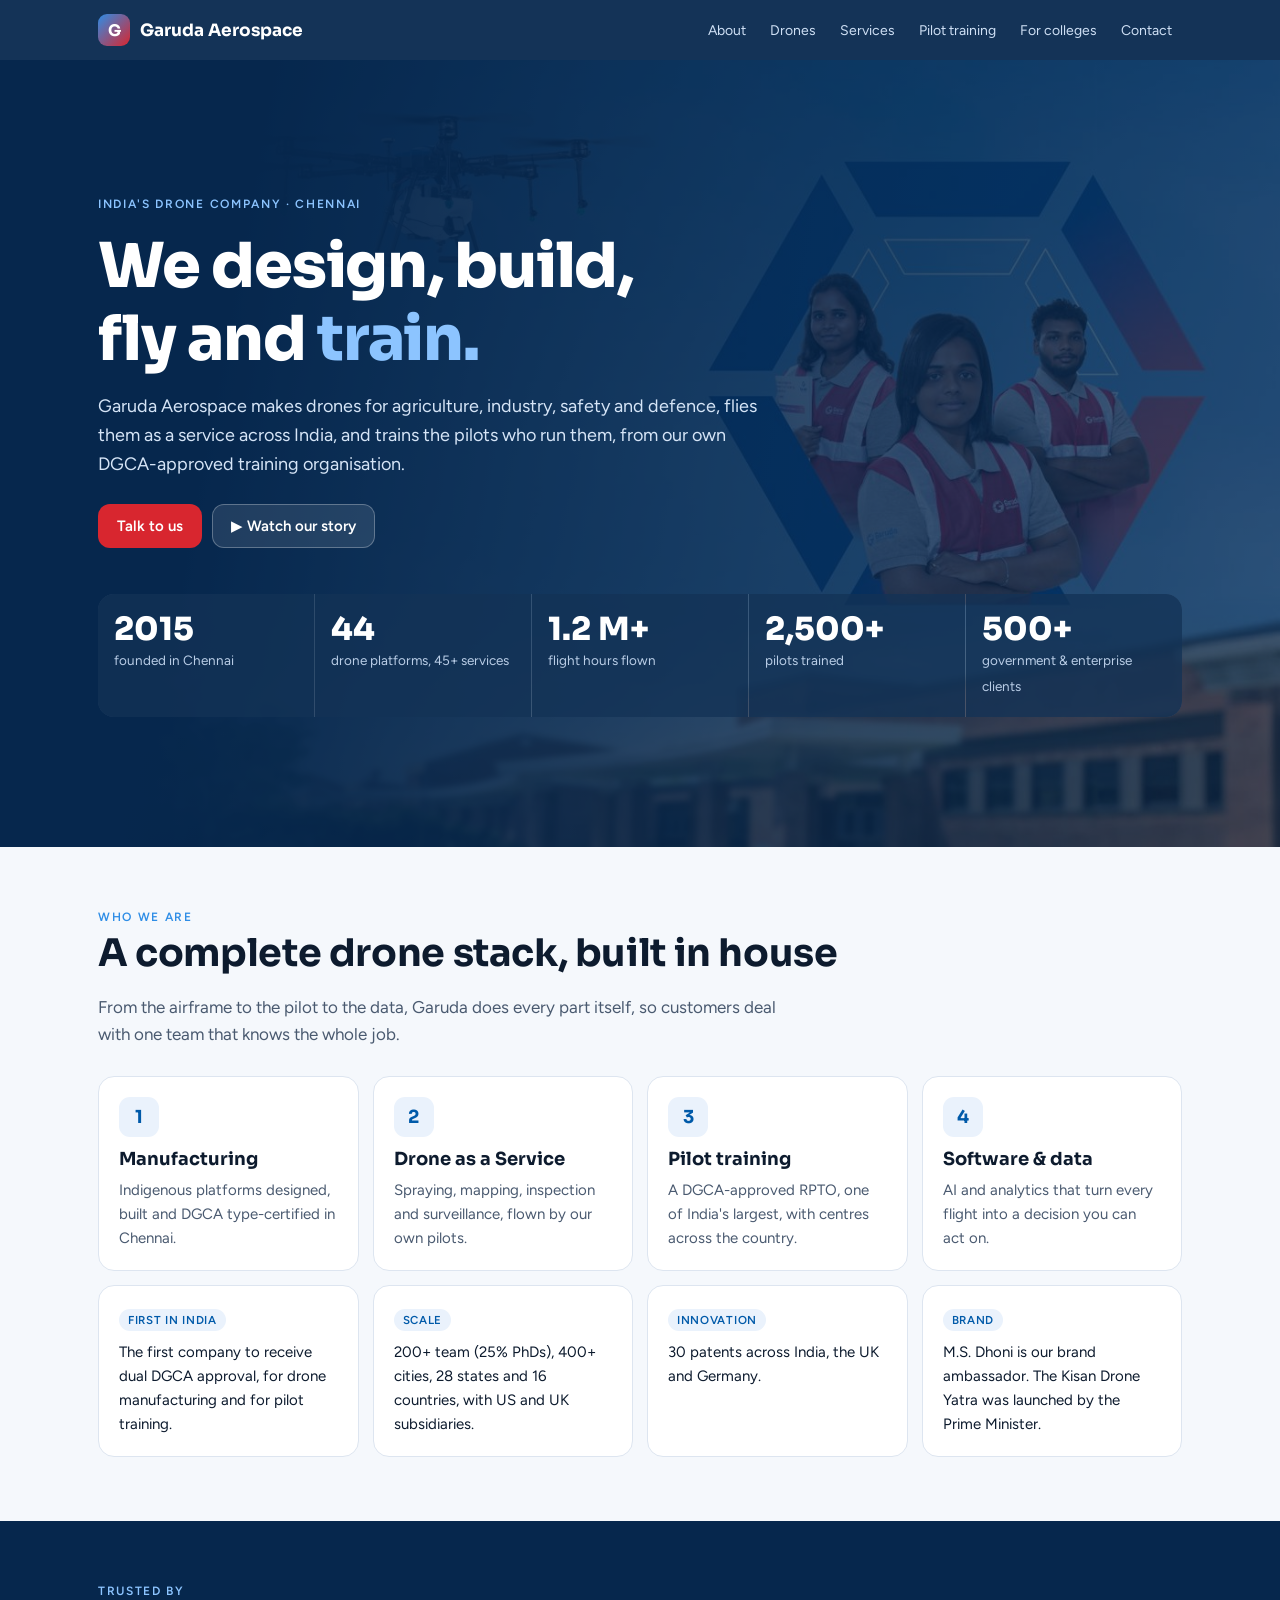
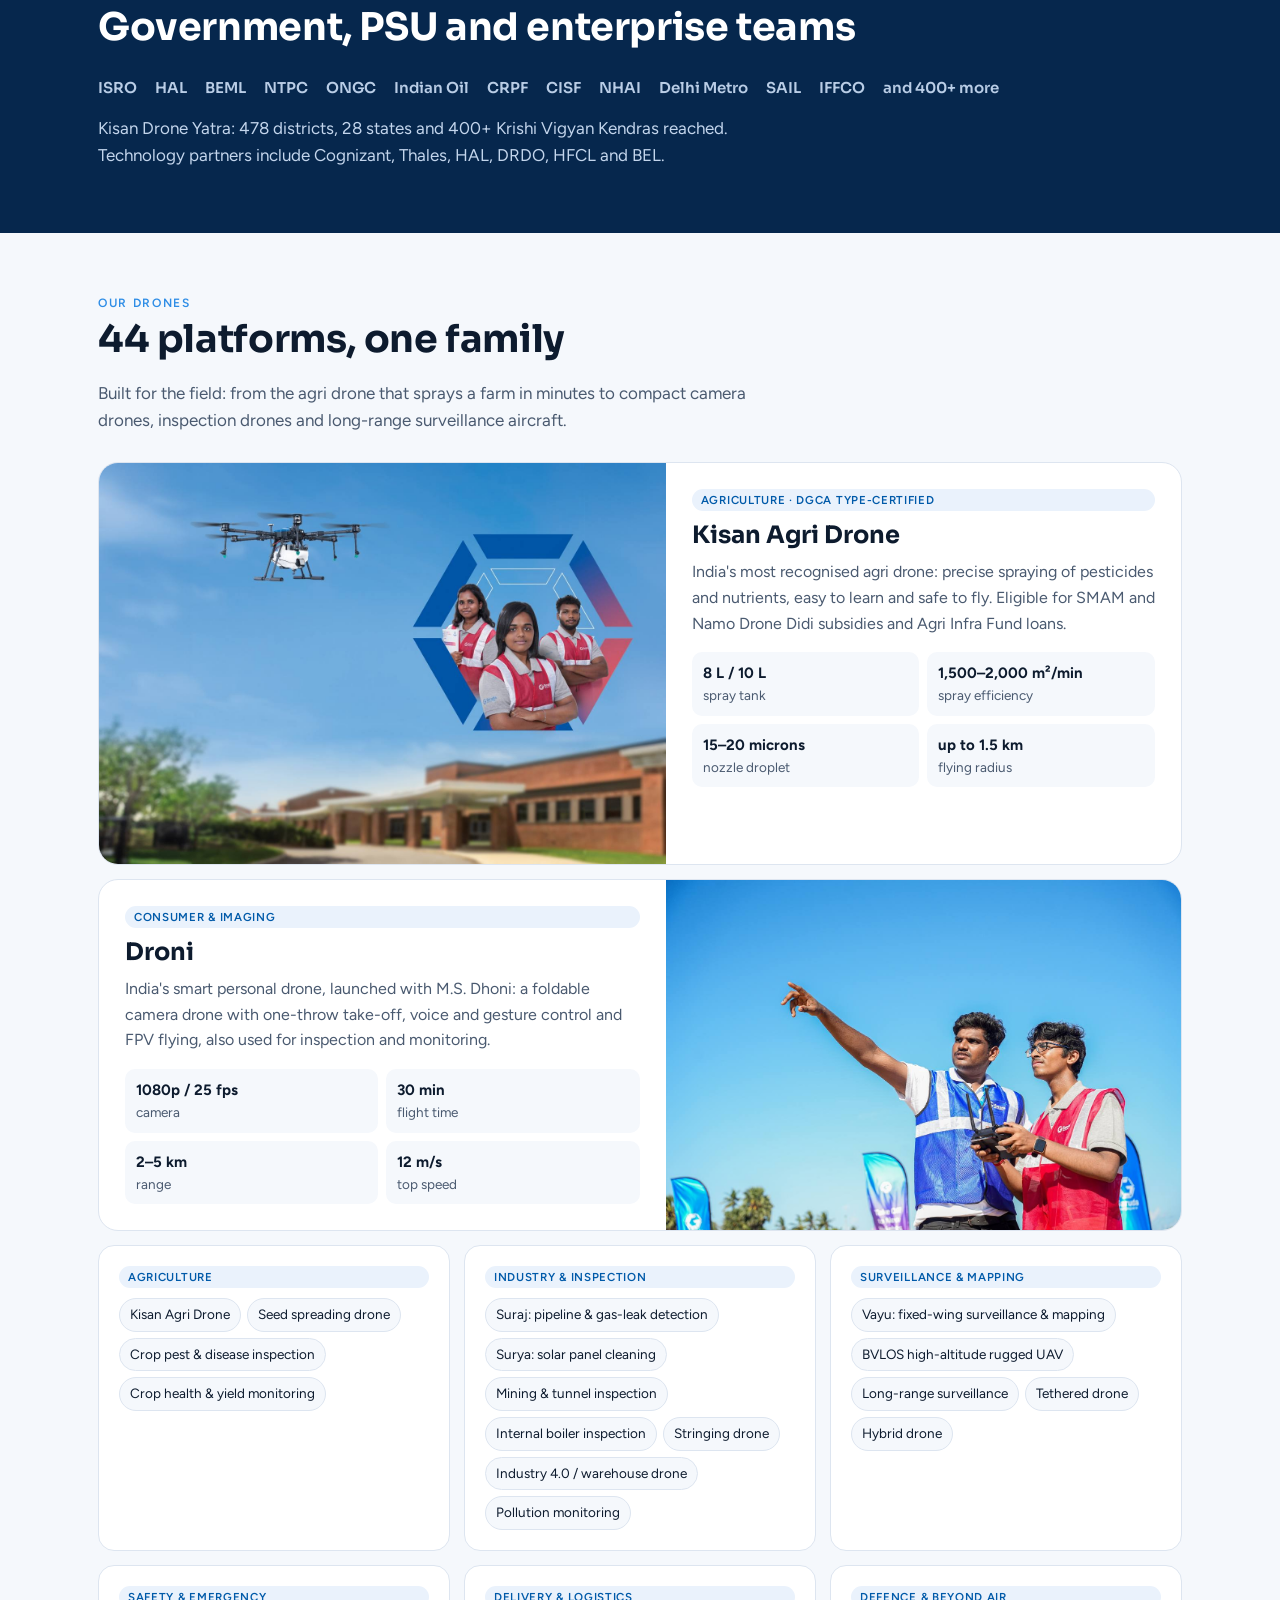
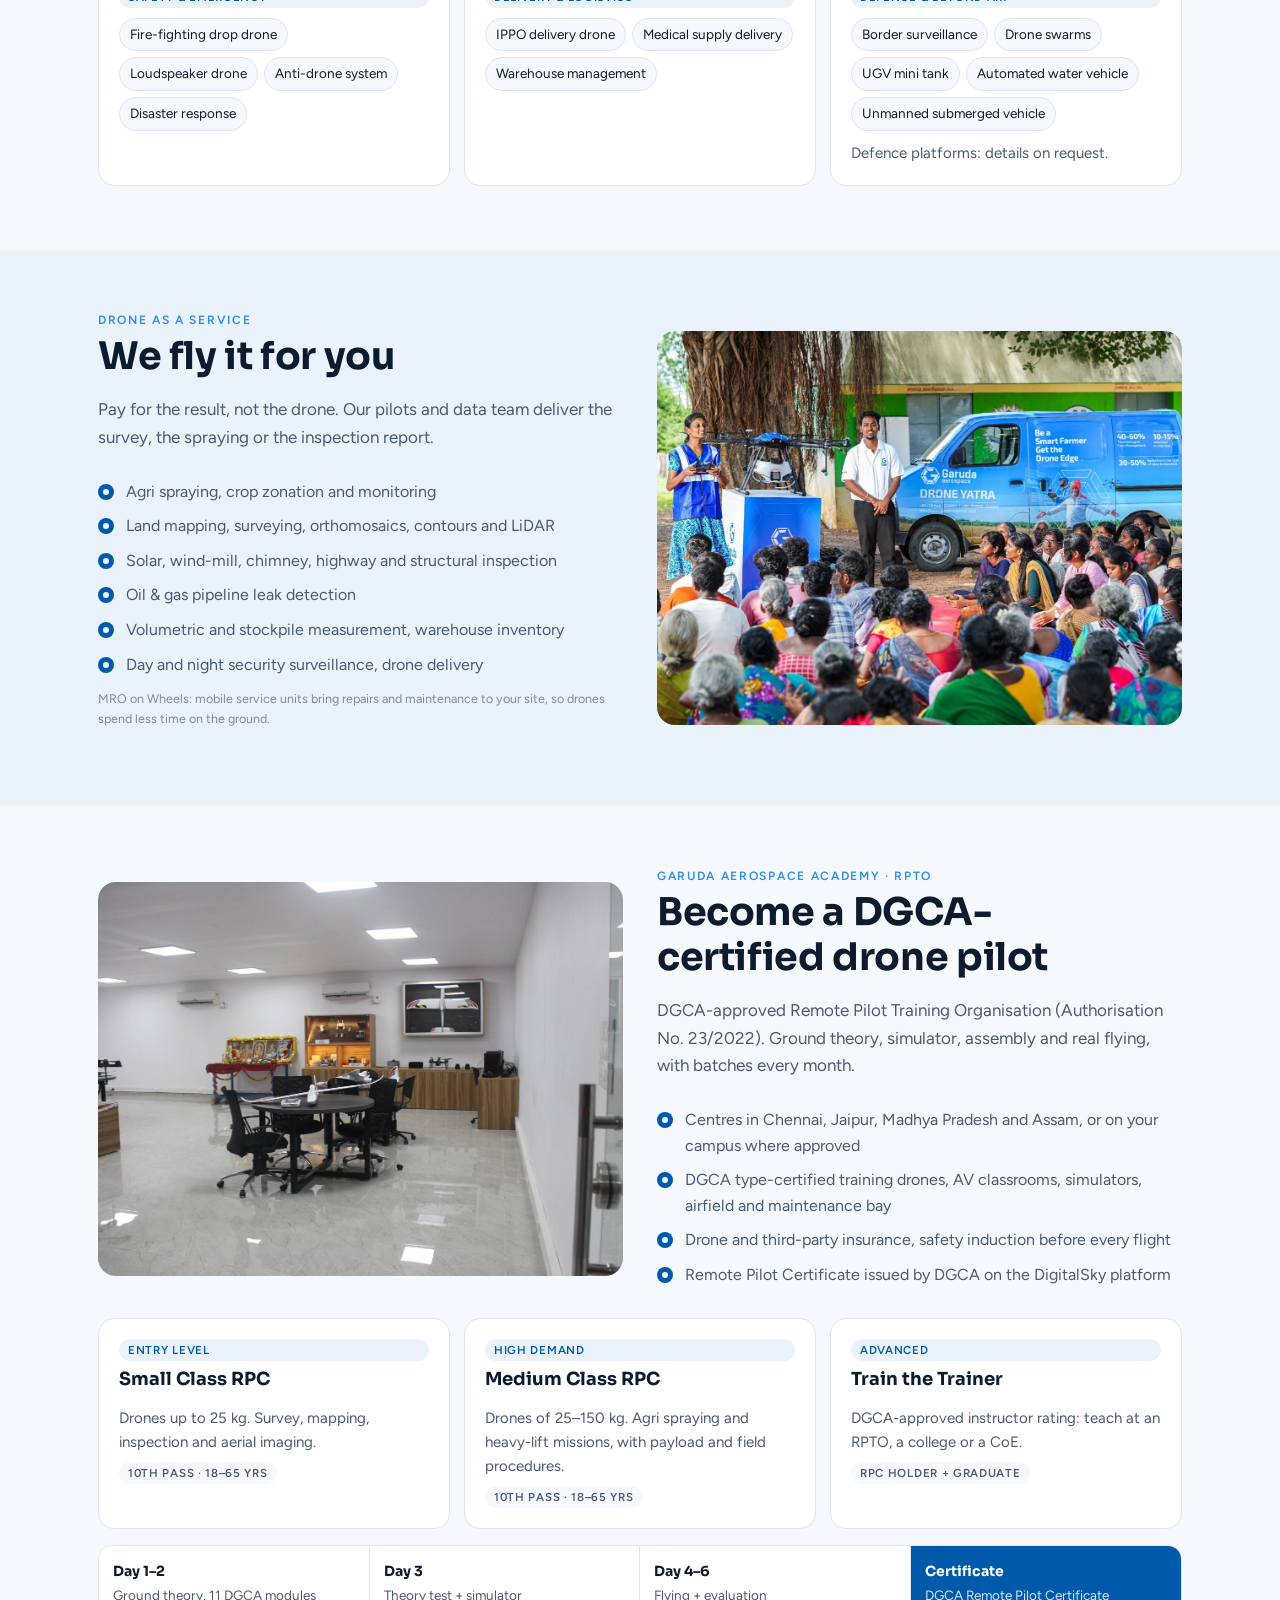
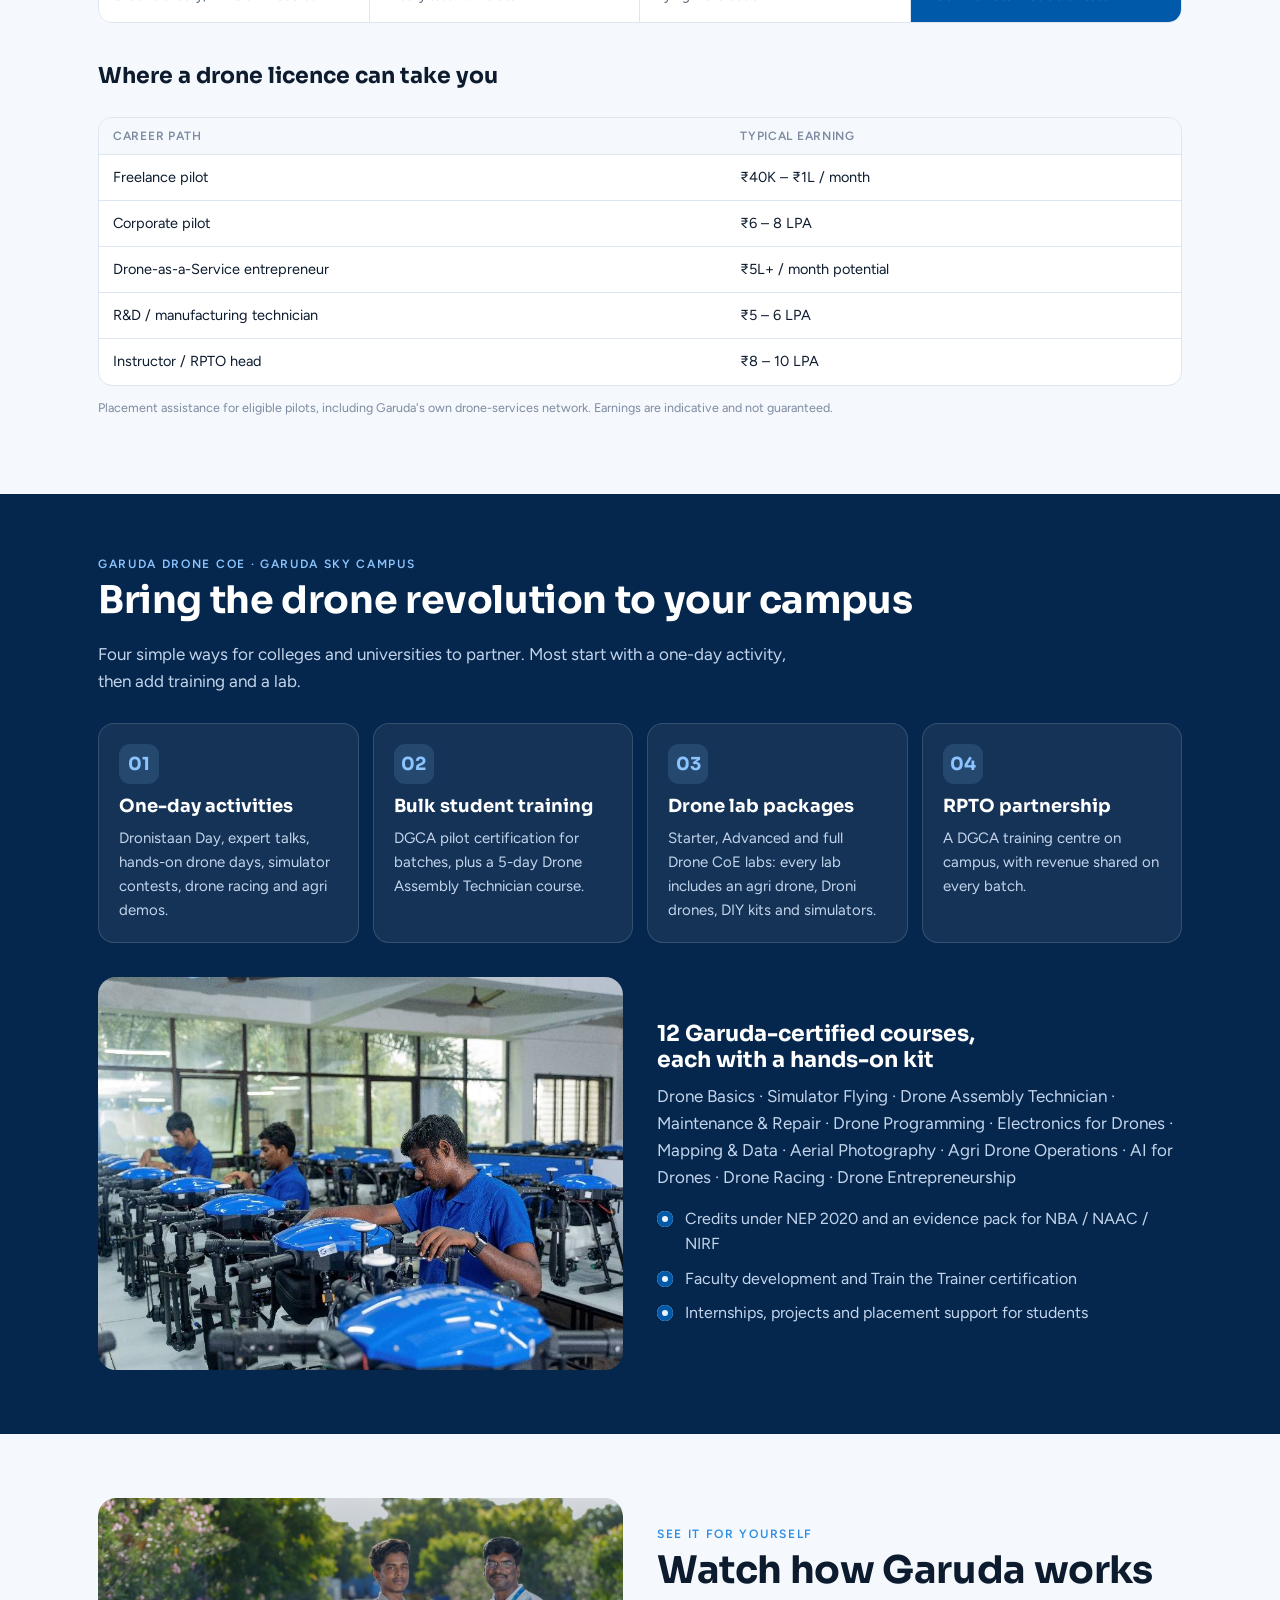
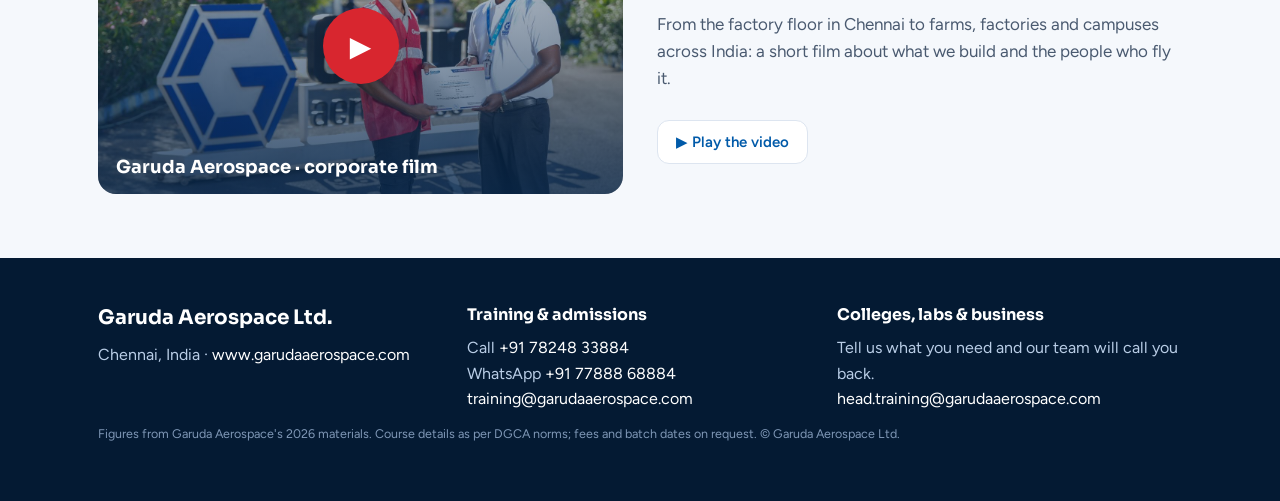
==== app/garuda.html @ 7c0f6aa6 "QR lead capture: campaign QR codes, public enquiry form, live QR leads; Garuda presentation page (v6" ====
<!doctype html>
<html lang="en">
<head>
<meta charset="utf-8">
<meta name="viewport" content="width=device-width,initial-scale=1,viewport-fit=cover">
<title>Garuda Aerospace · Drones, Training & Services</title>
<meta name="description" content="Garuda Aerospace: India's drone company. We design, build, fly and train: Kisan agri drones, Droni, industrial and surveillance drones, drone services, DGCA RPTO pilot training and college Drone CoE partnerships.">
<meta name="theme-color" content="#06274d">
<meta property="og:title" content="Garuda Aerospace · Drones, Training & Services">
<meta property="og:description" content="We design, build, fly and train. 44 drone platforms, 2,500+ pilots trained, 500+ government and enterprise clients.">
<meta property="og:image" content="img/ga/agri.jpg">
<link rel="icon" href="icon.svg" type="image/svg+xml">
<link rel="preconnect" href="https://fonts.googleapis.com">
<link rel="stylesheet" href="https://fonts.googleapis.com/css2?family=Sora:wght@500;600;700;800&family=Figtree:wght@400;500;600;700&display=swap">
<style>
  :root{
    --navy:#06274d; --blue:#005aa9; --sky:#2e8de6; --red:#d8262f; --ink:#0d1b2e; --ink2:#4a5a70; --ink3:#7d8aa0;
    --paper:#f5f8fc; --card:#ffffff; --hair:#dde5f0; --tint:#eaf2fc;
    --f-d:'Sora',ui-sans-serif,system-ui,sans-serif; --f-t:'Figtree',ui-sans-serif,system-ui,sans-serif;
    color-scheme:light;
  }
  *{box-sizing:border-box}
  html{scroll-behavior:smooth}
  body{margin:0;background:var(--paper);color:var(--ink);font:16px/1.6 var(--f-t)}
  img{max-width:100%;display:block}
  a{color:var(--blue)}
  .wrap{max-width:1120px;margin:0 auto;padding-left:max(18px,env(safe-area-inset-left,0px));padding-right:max(18px,env(safe-area-inset-right,0px))}
  h1,h2,h3{font-family:var(--f-d);line-height:1.18;text-wrap:balance;margin:0}
  h2{font-size:clamp(26px,3.4vw,38px);letter-spacing:-.01em}
  h3{font-size:18px}
  .eyebrow{font:600 12px/1 var(--f-t);letter-spacing:.14em;text-transform:uppercase;color:var(--sky)}
  .lede{color:var(--ink2);max-width:64ch;margin:10px 0 0;font-size:17px}
  section{padding-block:64px}
  .sec-head{display:flex;flex-direction:column;gap:8px;margin-bottom:28px}

  /* nav */
  .nav{position:sticky;top:env(safe-area-inset-top,0px);z-index:20;background:rgba(6,39,77,.94);backdrop-filter:blur(10px)}
  body::before{content:"";position:fixed;inset:0 0 auto;height:env(safe-area-inset-top,0px);background:var(--navy);z-index:30}
  .nav .wrap{display:flex;align-items:center;gap:18px;height:60px}
  .logo{display:flex;align-items:center;gap:10px;color:#fff;text-decoration:none;font:700 17px var(--f-d)}
  .logo i{width:32px;height:32px;border-radius:9px;background:linear-gradient(135deg,var(--sky),var(--red));display:grid;place-items:center;font-style:normal;font-size:16px}
  .nav ul{display:flex;gap:4px;list-style:none;margin:0 0 0 auto;padding:0;overflow-x:auto;scrollbar-width:none}
  .nav ul a{color:#cfe0f5;text-decoration:none;font-size:14px;padding:8px 10px;border-radius:8px;white-space:nowrap}
  .nav ul a:hover{background:rgba(255,255,255,.1);color:#fff}
  @media (max-width:760px){.nav ul{display:none}}

  /* hero */
  .hero{position:relative;color:#fff;background:var(--navy);overflow:hidden;padding-block:0}
  .hero .bg{position:absolute;inset:0;background:url(img/ga/agri.jpg) center/cover;opacity:.38}
  .hero .bg::after{content:"";position:absolute;inset:0;background:linear-gradient(100deg,var(--navy) 18%,rgba(6,39,77,.55) 60%,rgba(6,39,77,.2))}
  .hero .wrap{position:relative;padding-block:clamp(70px,11vw,130px)}
  .hero h1{font-size:clamp(34px,5.6vw,62px);font-weight:800;letter-spacing:-.02em;max-width:15ch}
  .hero h1 em{font-style:normal;color:#8cc4ff}
  .hero p{max-width:56ch;color:#d6e5f7;font-size:18px;margin:16px 0 0}
  .cta{display:flex;flex-wrap:wrap;gap:10px;margin-top:26px}
  .btn{display:inline-flex;align-items:center;gap:8px;padding:12px 18px;border-radius:12px;font:600 15px var(--f-t);text-decoration:none;border:1px solid transparent;cursor:pointer}
  .btn.p{background:var(--red);color:#fff}
  .btn.p:hover{background:#b91d25}
  .btn.g{background:rgba(255,255,255,.1);color:#fff;border-color:rgba(255,255,255,.28)}
  .btn.o{background:var(--card);color:var(--blue);border-color:var(--hair)}
  .stats{display:grid;grid-template-columns:repeat(5,1fr);gap:1px;background:rgba(255,255,255,.14);border-radius:16px;overflow:hidden;margin-top:46px}
  .stats div{background:rgba(6,39,77,.72);padding:18px 16px}
  .stats b{display:block;font:800 clamp(22px,3vw,32px)/1.1 var(--f-d)}
  .stats span{color:#b9cde6;font-size:13.5px}
  @media (max-width:760px){.stats{grid-template-columns:repeat(2,1fr)}.stats div:last-child{grid-column:span 2}}

  /* cards */
  .grid{display:grid;gap:14px}
  .g4{grid-template-columns:repeat(4,1fr)} .g3{grid-template-columns:repeat(3,1fr)} .g2{grid-template-columns:repeat(2,1fr)}
  @media (max-width:900px){.g4{grid-template-columns:repeat(2,1fr)}.g3{grid-template-columns:1fr 1fr}}
  @media (max-width:560px){.g4,.g3,.g2{grid-template-columns:1fr}}
  .card{background:var(--card);border:1px solid var(--hair);border-radius:16px;padding:20px;min-width:0}
  .card p{margin:8px 0 0;color:var(--ink2);font-size:15px}
  .card .ic{width:40px;height:40px;border-radius:11px;background:var(--tint);color:var(--blue);display:grid;place-items:center;margin-bottom:12px;font:700 18px var(--f-d)}
  .tag{display:inline-block;font:600 11.5px var(--f-t);letter-spacing:.06em;text-transform:uppercase;color:var(--blue);background:var(--tint);padding:4px 9px;border-radius:999px}

  /* drones */
  .feature{display:grid;grid-template-columns:1.1fr 1fr;gap:0;background:var(--card);border:1px solid var(--hair);border-radius:20px;overflow:hidden;margin-bottom:14px}
  .feature img{width:100%;height:100%;object-fit:cover;min-height:260px}
  .feature .txt{padding:26px;display:flex;flex-direction:column;gap:10px}
  .specs{display:grid;grid-template-columns:repeat(2,1fr);gap:8px;margin:6px 0 0;padding:0;list-style:none}
  .specs li{background:var(--paper);border-radius:10px;padding:9px 11px;font-size:13.5px;color:var(--ink2)}
  .specs b{display:block;color:var(--ink);font-size:15px}
  @media (max-width:760px){.feature{grid-template-columns:1fr}}
  .fam{display:flex;flex-direction:column;gap:10px}
  .fam ul{margin:0;padding:0;list-style:none;display:flex;flex-wrap:wrap;gap:6px}
  .fam li{font-size:13.5px;border:1px solid var(--hair);border-radius:999px;padding:5px 10px;background:var(--paper)}

  /* split */
  .split{display:grid;grid-template-columns:1fr 1fr;gap:34px;align-items:center}
  .split img{border-radius:18px;width:100%;aspect-ratio:4/3;object-fit:cover}
  @media (max-width:860px){.split{grid-template-columns:1fr}}
  .ticks{list-style:none;padding:0;margin:14px 0 0;display:flex;flex-direction:column;gap:9px}
  .ticks li{padding-left:28px;position:relative;color:var(--ink2)}
  .ticks li::before{content:"";position:absolute;left:0;top:5px;width:16px;height:16px;border-radius:50%;background:var(--tint);box-shadow:inset 0 0 0 5px var(--blue)}

  /* courses */
  .course{display:flex;flex-direction:column;gap:8px}
  .course .meta{display:flex;flex-wrap:wrap;gap:6px}
  .flow{display:grid;grid-template-columns:repeat(4,1fr);gap:0;margin-top:16px;border-radius:14px;overflow:hidden;border:1px solid var(--hair)}
  .flow div{background:var(--card);padding:14px;border-right:1px solid var(--hair)}
  .flow div:last-child{border-right:0;background:var(--blue);color:#fff}
  .flow b{display:block;font-family:var(--f-d);font-size:14px}
  .flow span{font-size:13.5px;color:var(--ink2)} .flow div:last-child span{color:#d6e5f7}
  @media (max-width:640px){.flow{grid-template-columns:1fr 1fr}.flow div:nth-child(2){border-right:0}}
  .table-wrap{overflow-x:auto;border:1px solid var(--hair);border-radius:14px;background:var(--card)}
  table{border-collapse:collapse;width:100%;min-width:560px;font-size:14.5px}
  th,td{padding:11px 14px;text-align:left;border-bottom:1px solid var(--hair)}
  th{font:600 12px var(--f-t);letter-spacing:.06em;text-transform:uppercase;color:var(--ink3);background:var(--paper)}
  tr:last-child td{border-bottom:0}

  .dark{background:var(--navy);color:#fff}
  .dark .lede,.dark .card p{color:#c3d5ec}
  .dark .card{background:rgba(255,255,255,.06);border-color:rgba(255,255,255,.14)}
  .dark .card .ic{background:rgba(140,196,255,.14);color:#8cc4ff}
  .logos{display:flex;flex-wrap:wrap;gap:8px 18px;color:#b9cde6;font:600 15px var(--f-d)}
  .video{position:relative;display:block;border-radius:18px;overflow:hidden;text-decoration:none;color:#fff}
  .video img{width:100%;aspect-ratio:16/9;object-fit:cover}
  .video::after{content:"";position:absolute;inset:0;background:linear-gradient(0deg,rgba(6,39,77,.8),rgba(6,39,77,.1))}
  .video .play{position:absolute;inset:0;display:grid;place-items:center;z-index:1}
  .video .play i{width:76px;height:76px;border-radius:50%;background:var(--red);display:grid;place-items:center;font-style:normal;font-size:28px;box-shadow:0 10px 30px rgba(0,0,0,.35)}
  .video .cap{position:absolute;left:18px;bottom:16px;z-index:1;font:700 18px var(--f-d)}

  footer{background:#041a33;color:#b9cde6;padding-block:44px}
  footer .grid{gap:24px}
  footer b{color:#fff;font-family:var(--f-d)}
  footer a{color:#fff;text-decoration:none}
  .fine{font-size:12.5px;color:var(--ink3);margin-top:12px}
  .dark .fine,footer .fine{color:#7f97b6}
</style>
</head>
<body>

<nav class="nav" aria-label="Sections"><div class="wrap">
  <a class="logo" href="#top"><i>G</i>Garuda Aerospace</a>
  <ul><li><a href="#about">About</a></li><li><a href="#drones">Drones</a></li><li><a href="#services">Services</a></li><li><a href="#academy">Pilot training</a></li><li><a href="#colleges">For colleges</a></li><li><a href="#contact">Contact</a></li></ul>
</div></nav>

<header class="hero" id="top"><div class="bg" role="img" aria-label="Garuda agri drone flying over a campus"></div><div class="wrap">
  <span class="eyebrow" style="color:#8cc4ff">India's drone company · Chennai</span>
  <h1 style="margin-top:14px">We design, build, fly and <em>train.</em></h1>
  <p>Garuda Aerospace makes drones for agriculture, industry, safety and defence, flies them as a service across India, and trains the pilots who run them, from our own DGCA-approved training organisation.</p>
  <div class="cta"><a class="btn p" href="#contact">Talk to us</a><a class="btn g" href="https://drive.google.com/file/d/16UC1vrs56BCYAKPo74FzrX3RLtHRWeWc/view" target="_blank" rel="noopener">▶ Watch our story</a></div>
  <div class="stats">
    <div><b>2015</b><span>founded in Chennai</span></div>
    <div><b>44</b><span>drone platforms, 45+ services</span></div>
    <div><b>1.2 M+</b><span>flight hours flown</span></div>
    <div><b>2,500+</b><span>pilots trained</span></div>
    <div><b>500+</b><span>government &amp; enterprise clients</span></div>
  </div>
</div></header>

<section id="about"><div class="wrap">
  <div class="sec-head"><span class="eyebrow">Who we are</span><h2>A complete drone stack, built in house</h2>
    <p class="lede">From the airframe to the pilot to the data, Garuda does every part itself, so customers deal with one team that knows the whole job.</p></div>
  <div class="grid g4">
    <div class="card"><div class="ic">1</div><h3>Manufacturing</h3><p>Indigenous platforms designed, built and DGCA type-certified in Chennai.</p></div>
    <div class="card"><div class="ic">2</div><h3>Drone as a Service</h3><p>Spraying, mapping, inspection and surveillance, flown by our own pilots.</p></div>
    <div class="card"><div class="ic">3</div><h3>Pilot training</h3><p>A DGCA-approved RPTO, one of India's largest, with centres across the country.</p></div>
    <div class="card"><div class="ic">4</div><h3>Software &amp; data</h3><p>AI and analytics that turn every flight into a decision you can act on.</p></div>
  </div>
  <div class="grid g4" style="margin-top:14px">
    <div class="card"><span class="tag">First in India</span><p style="color:var(--ink)">The first company to receive dual DGCA approval, for drone manufacturing and for pilot training.</p></div>
    <div class="card"><span class="tag">Scale</span><p style="color:var(--ink)">200+ team (25% PhDs), 400+ cities, 28 states and 16 countries, with US and UK subsidiaries.</p></div>
    <div class="card"><span class="tag">Innovation</span><p style="color:var(--ink)">30 patents across India, the UK and Germany.</p></div>
    <div class="card"><span class="tag">Brand</span><p style="color:var(--ink)">M.S. Dhoni is our brand ambassador. The Kisan Drone Yatra was launched by the Prime Minister.</p></div>
  </div>
</div></section>

<section class="dark"><div class="wrap">
  <div class="sec-head"><span class="eyebrow" style="color:#8cc4ff">Trusted by</span><h2>Government, PSU and enterprise teams</h2></div>
  <div class="logos"><span>ISRO</span><span>HAL</span><span>BEML</span><span>NTPC</span><span>ONGC</span><span>Indian Oil</span><span>CRPF</span><span>CISF</span><span>NHAI</span><span>Delhi Metro</span><span>SAIL</span><span>IFFCO</span><span>and 400+ more</span></div>
  <p class="lede" style="margin-top:18px">Kisan Drone Yatra: 478 districts, 28 states and 400+ Krishi Vigyan Kendras reached. Technology partners include Cognizant, Thales, HAL, DRDO, HFCL and BEL.</p>
</div></section>

<section id="drones"><div class="wrap">
  <div class="sec-head"><span class="eyebrow">Our drones</span><h2>44 platforms, one family</h2>
    <p class="lede">Built for the field: from the agri drone that sprays a farm in minutes to compact camera drones, inspection drones and long-range surveillance aircraft.</p></div>

  <article class="feature">
    <img src="img/ga/agri.jpg" alt="Garuda Kisan agri drone in flight" loading="lazy">
    <div class="txt"><span class="tag">Agriculture · DGCA type-certified</span><h3 style="font-size:24px">Kisan Agri Drone</h3>
      <p style="margin:0;color:var(--ink2)">India's most recognised agri drone: precise spraying of pesticides and nutrients, easy to learn and safe to fly. Eligible for SMAM and Namo Drone Didi subsidies and Agri Infra Fund loans.</p>
      <ul class="specs"><li><b>8 L / 10 L</b>spray tank</li><li><b>1,500–2,000 m²/min</b>spray efficiency</li><li><b>15–20 microns</b>nozzle droplet</li><li><b>up to 1.5 km</b>flying radius</li></ul></div>
  </article>
  <article class="feature">
    <div class="txt"><span class="tag">Consumer &amp; imaging</span><h3 style="font-size:24px">Droni</h3>
      <p style="margin:0;color:var(--ink2)">India's smart personal drone, launched with M.S. Dhoni: a foldable camera drone with one-throw take-off, voice and gesture control and FPV flying, also used for inspection and monitoring.</p>
      <ul class="specs"><li><b>1080p / 25 fps</b>camera</li><li><b>30 min</b>flight time</li><li><b>2–5 km</b>range</li><li><b>12 m/s</b>top speed</li></ul></div>
    <img src="img/ga/fly.jpg" alt="Garuda pilots flying a drone in the field" loading="lazy">
  </article>

  <div class="grid g3" style="margin-top:6px">
    <div class="card fam"><span class="tag">Agriculture</span><ul><li>Kisan Agri Drone</li><li>Seed spreading drone</li><li>Crop pest &amp; disease inspection</li><li>Crop health &amp; yield monitoring</li></ul></div>
    <div class="card fam"><span class="tag">Industry &amp; inspection</span><ul><li>Suraj: pipeline &amp; gas-leak detection</li><li>Surya: solar panel cleaning</li><li>Mining &amp; tunnel inspection</li><li>Internal boiler inspection</li><li>Stringing drone</li><li>Industry 4.0 / warehouse drone</li><li>Pollution monitoring</li></ul></div>
    <div class="card fam"><span class="tag">Surveillance &amp; mapping</span><ul><li>Vayu: fixed-wing surveillance &amp; mapping</li><li>BVLOS high-altitude rugged UAV</li><li>Long-range surveillance</li><li>Tethered drone</li><li>Hybrid drone</li></ul></div>
    <div class="card fam"><span class="tag">Safety &amp; emergency</span><ul><li>Fire-fighting drop drone</li><li>Loudspeaker drone</li><li>Anti-drone system</li><li>Disaster response</li></ul></div>
    <div class="card fam"><span class="tag">Delivery &amp; logistics</span><ul><li>IPPO delivery drone</li><li>Medical supply delivery</li><li>Warehouse management</li></ul></div>
    <div class="card fam"><span class="tag">Defence &amp; beyond air</span><ul><li>Border surveillance</li><li>Drone swarms</li><li>UGV mini tank</li><li>Automated water vehicle</li><li>Unmanned submerged vehicle</li></ul><p class="fine" style="margin:0">Defence platforms: details on request.</p></div>
  </div>
</div></section>

<section id="services" style="background:var(--tint)"><div class="wrap split">
  <div>
    <div class="sec-head"><span class="eyebrow">Drone as a Service</span><h2>We fly it for you</h2>
      <p class="lede">Pay for the result, not the drone. Our pilots and data team deliver the survey, the spraying or the inspection report.</p></div>
    <ul class="ticks">
      <li>Agri spraying, crop zonation and monitoring</li>
      <li>Land mapping, surveying, orthomosaics, contours and LiDAR</li>
      <li>Solar, wind-mill, chimney, highway and structural inspection</li>
      <li>Oil &amp; gas pipeline leak detection</li>
      <li>Volumetric and stockpile measurement, warehouse inventory</li>
      <li>Day and night security surveillance, drone delivery</li>
    </ul>
    <p class="fine">MRO on Wheels: mobile service units bring repairs and maintenance to your site, so drones spend less time on the ground.</p>
  </div>
  <img src="img/ga/yatra.jpg" alt="Garuda Kisan Drone Yatra meeting farmers in a village" loading="lazy">
</div></section>

<section id="academy"><div class="wrap">
  <div class="split" style="margin-bottom:30px">
    <img src="img/ga/class.jpg" alt="Garuda Aerospace Academy classroom" loading="lazy">
    <div>
      <div class="sec-head"><span class="eyebrow">Garuda Aerospace Academy · RPTO</span><h2>Become a DGCA-certified drone pilot</h2>
        <p class="lede">DGCA-approved Remote Pilot Training Organisation (Authorisation No. 23/2022). Ground theory, simulator, assembly and real flying, with batches every month.</p></div>
      <ul class="ticks"><li>Centres in Chennai, Jaipur, Madhya Pradesh and Assam, or on your campus where approved</li><li>DGCA type-certified training drones, AV classrooms, simulators, airfield and maintenance bay</li><li>Drone and third-party insurance, safety induction before every flight</li><li>Remote Pilot Certificate issued by DGCA on the DigitalSky platform</li></ul>
    </div>
  </div>
  <div class="grid g3">
    <div class="card course"><span class="tag">Entry level</span><h3>Small Class RPC</h3><p>Drones up to 25 kg. Survey, mapping, inspection and aerial imaging.</p><div class="meta"><span class="tag" style="background:var(--paper);color:var(--ink2)">10th pass · 18–65 yrs</span></div></div>
    <div class="card course"><span class="tag">High demand</span><h3>Medium Class RPC</h3><p>Drones of 25–150 kg. Agri spraying and heavy-lift missions, with payload and field procedures.</p><div class="meta"><span class="tag" style="background:var(--paper);color:var(--ink2)">10th pass · 18–65 yrs</span></div></div>
    <div class="card course"><span class="tag">Advanced</span><h3>Train the Trainer</h3><p>DGCA-approved instructor rating: teach at an RPTO, a college or a CoE.</p><div class="meta"><span class="tag" style="background:var(--paper);color:var(--ink2)">RPC holder + graduate</span></div></div>
  </div>
  <div class="flow" aria-label="How the 6-day course runs"><div><b>Day 1–2</b><span>Ground theory, 11 DGCA modules</span></div><div><b>Day 3</b><span>Theory test + simulator</span></div><div><b>Day 4–6</b><span>Flying + evaluation</span></div><div><b>Certificate</b><span>DGCA Remote Pilot Certificate</span></div></div>
  <div class="sec-head" style="margin-top:40px"><h3 style="font-size:22px">Where a drone licence can take you</h3></div>
  <div class="table-wrap"><table><thead><tr><th>Career path</th><th>Typical earning</th></tr></thead><tbody>
    <tr><td>Freelance pilot</td><td>₹40K – ₹1L / month</td></tr><tr><td>Corporate pilot</td><td>₹6 – 8 LPA</td></tr>
    <tr><td>Drone-as-a-Service entrepreneur</td><td>₹5L+ / month potential</td></tr><tr><td>R&amp;D / manufacturing technician</td><td>₹5 – 6 LPA</td></tr><tr><td>Instructor / RPTO head</td><td>₹8 – 10 LPA</td></tr></tbody></table></div>
  <p class="fine">Placement assistance for eligible pilots, including Garuda's own drone-services network. Earnings are indicative and not guaranteed.</p>
</div></section>

<section id="colleges" class="dark"><div class="wrap">
  <div class="sec-head"><span class="eyebrow" style="color:#8cc4ff">Garuda Drone CoE · Garuda Sky Campus</span><h2>Bring the drone revolution to your campus</h2>
    <p class="lede">Four simple ways for colleges and universities to partner. Most start with a one-day activity, then add training and a lab.</p></div>
  <div class="grid g4">
    <div class="card"><div class="ic">01</div><h3>One-day activities</h3><p>Dronistaan Day, expert talks, hands-on drone days, simulator contests, drone racing and agri demos.</p></div>
    <div class="card"><div class="ic">02</div><h3>Bulk student training</h3><p>DGCA pilot certification for batches, plus a 5-day Drone Assembly Technician course.</p></div>
    <div class="card"><div class="ic">03</div><h3>Drone lab packages</h3><p>Starter, Advanced and full Drone CoE labs: every lab includes an agri drone, Droni drones, DIY kits and simulators.</p></div>
    <div class="card"><div class="ic">04</div><h3>RPTO partnership</h3><p>A DGCA training centre on campus, with revenue shared on every batch.</p></div>
  </div>
  <div class="split" style="margin-top:34px">
    <img src="img/ga/lab.jpg" alt="Students assembling drones in a Garuda lab" loading="lazy">
    <div><h3 style="font-size:22px">12 Garuda-certified courses, each with a hands-on kit</h3>
      <p class="lede">Drone Basics · Simulator Flying · Drone Assembly Technician · Maintenance &amp; Repair · Drone Programming · Electronics for Drones · Mapping &amp; Data · Aerial Photography · Agri Drone Operations · AI for Drones · Drone Racing · Drone Entrepreneurship</p>
      <ul class="ticks" style="color:#c3d5ec"><li style="color:#c3d5ec">Credits under NEP 2020 and an evidence pack for NBA / NAAC / NIRF</li><li style="color:#c3d5ec">Faculty development and Train the Trainer certification</li><li style="color:#c3d5ec">Internships, projects and placement support for students</li></ul></div>
  </div>
</div></section>

<section><div class="wrap split">
  <a class="video" href="https://drive.google.com/file/d/16UC1vrs56BCYAKPo74FzrX3RLtHRWeWc/view" target="_blank" rel="noopener">
    <img src="img/ga/cert.jpg" alt="" loading="lazy"><span class="play"><i>▶</i></span><span class="cap">Garuda Aerospace · corporate film</span></a>
  <div><div class="sec-head"><span class="eyebrow">See it for yourself</span><h2>Watch how Garuda works</h2>
    <p class="lede">From the factory floor in Chennai to farms, factories and campuses across India: a short film about what we build and the people who fly it.</p></div>
    <a class="btn o" href="https://drive.google.com/file/d/16UC1vrs56BCYAKPo74FzrX3RLtHRWeWc/view" target="_blank" rel="noopener">▶ Play the video</a></div>
</div></section>

<footer id="contact"><div class="wrap">
  <div class="grid g3">
    <div><b style="font-size:20px">Garuda Aerospace Ltd.</b><p style="margin:8px 0 0">Chennai, India · <a href="https://www.garudaaerospace.com" target="_blank" rel="noopener">www.garudaaerospace.com</a></p></div>
    <div><b>Training &amp; admissions</b><p style="margin:8px 0 0">Call <a href="tel:+917824833884">+91 78248 33884</a><br>WhatsApp <a href="https://wa.me/917788868884" target="_blank" rel="noopener">+91 77888 68884</a><br><a href="mailto:training@garudaaerospace.com">training@garudaaerospace.com</a></p></div>
    <div><b>Colleges, labs &amp; business</b><p style="margin:8px 0 0">Tell us what you need and our team will call you back.<br><a href="mailto:head.training@garudaaerospace.com">head.training@garudaaerospace.com</a></p></div>
  </div>
  <p class="fine">Figures from Garuda Aerospace's 2026 materials. Course details as per DGCA norms; fees and batch dates on request. © Garuda Aerospace Ltd.</p>
</div></footer>
</body>
</html>
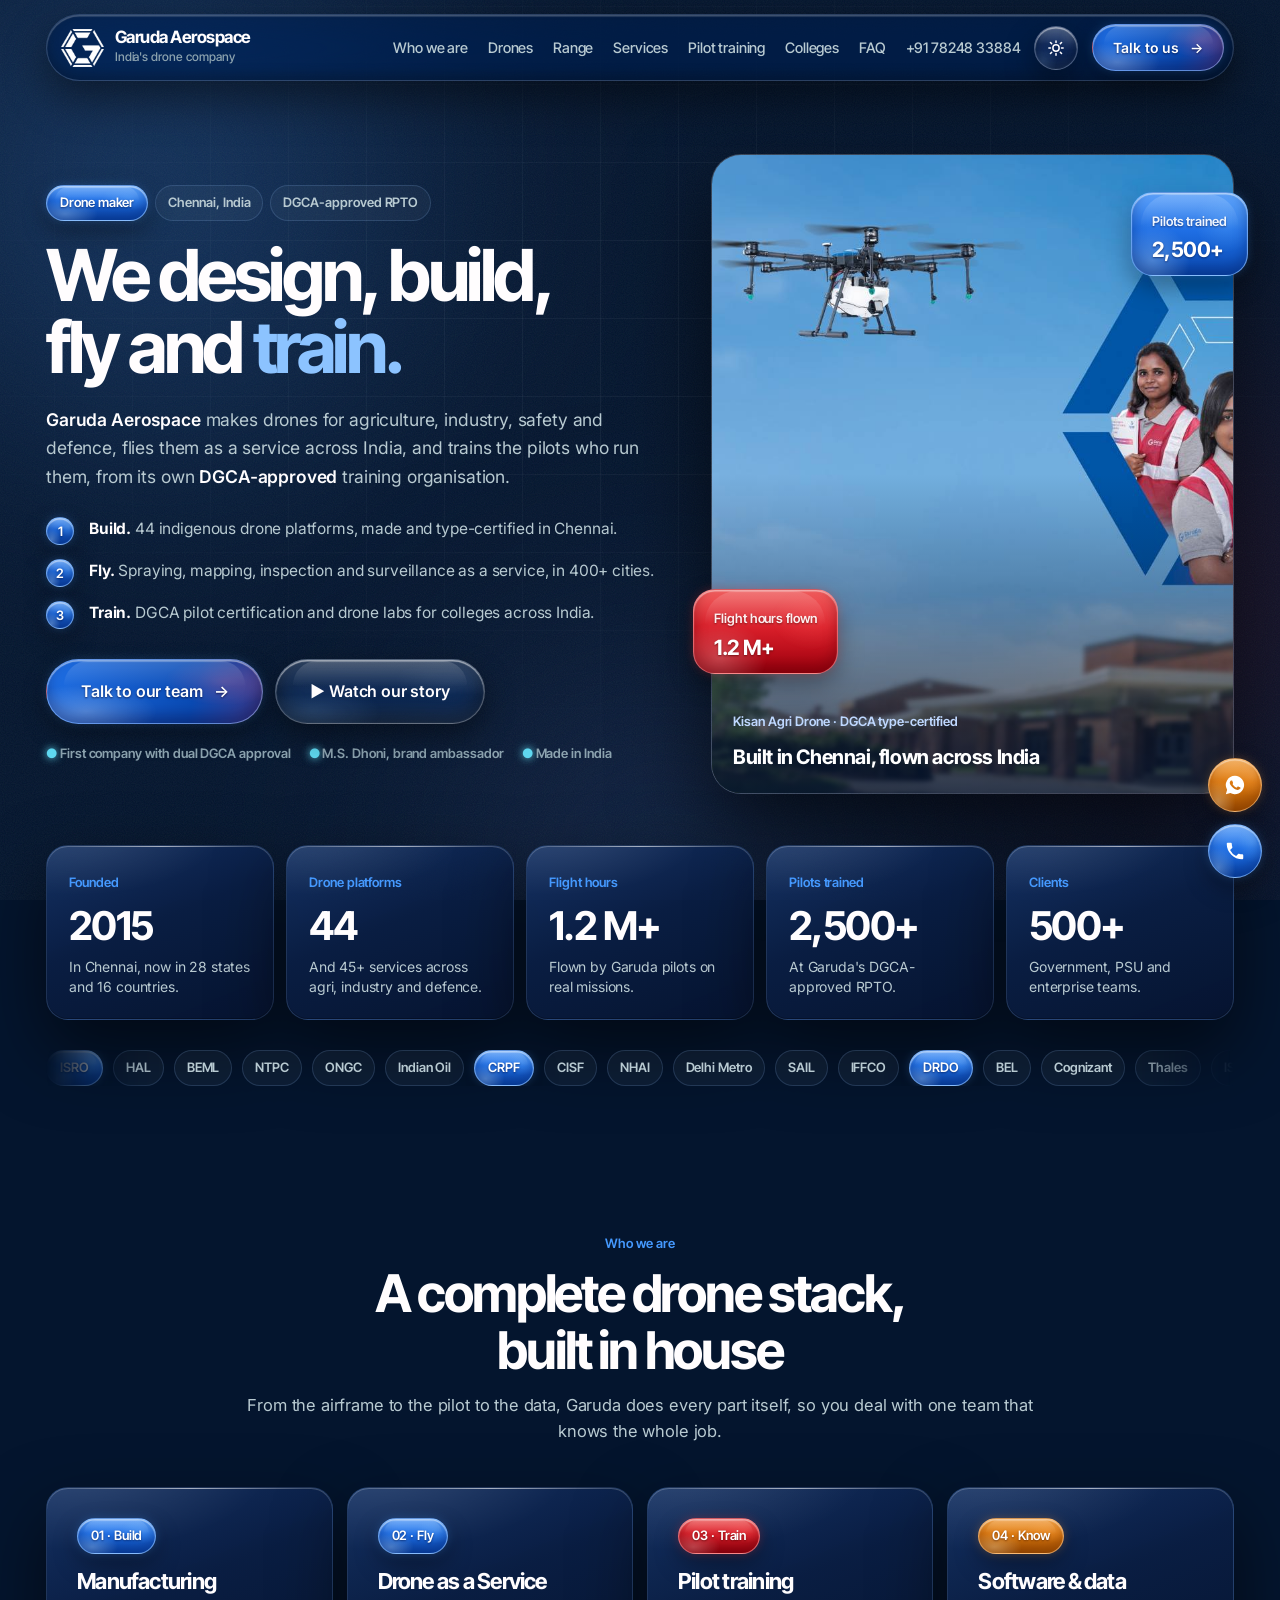
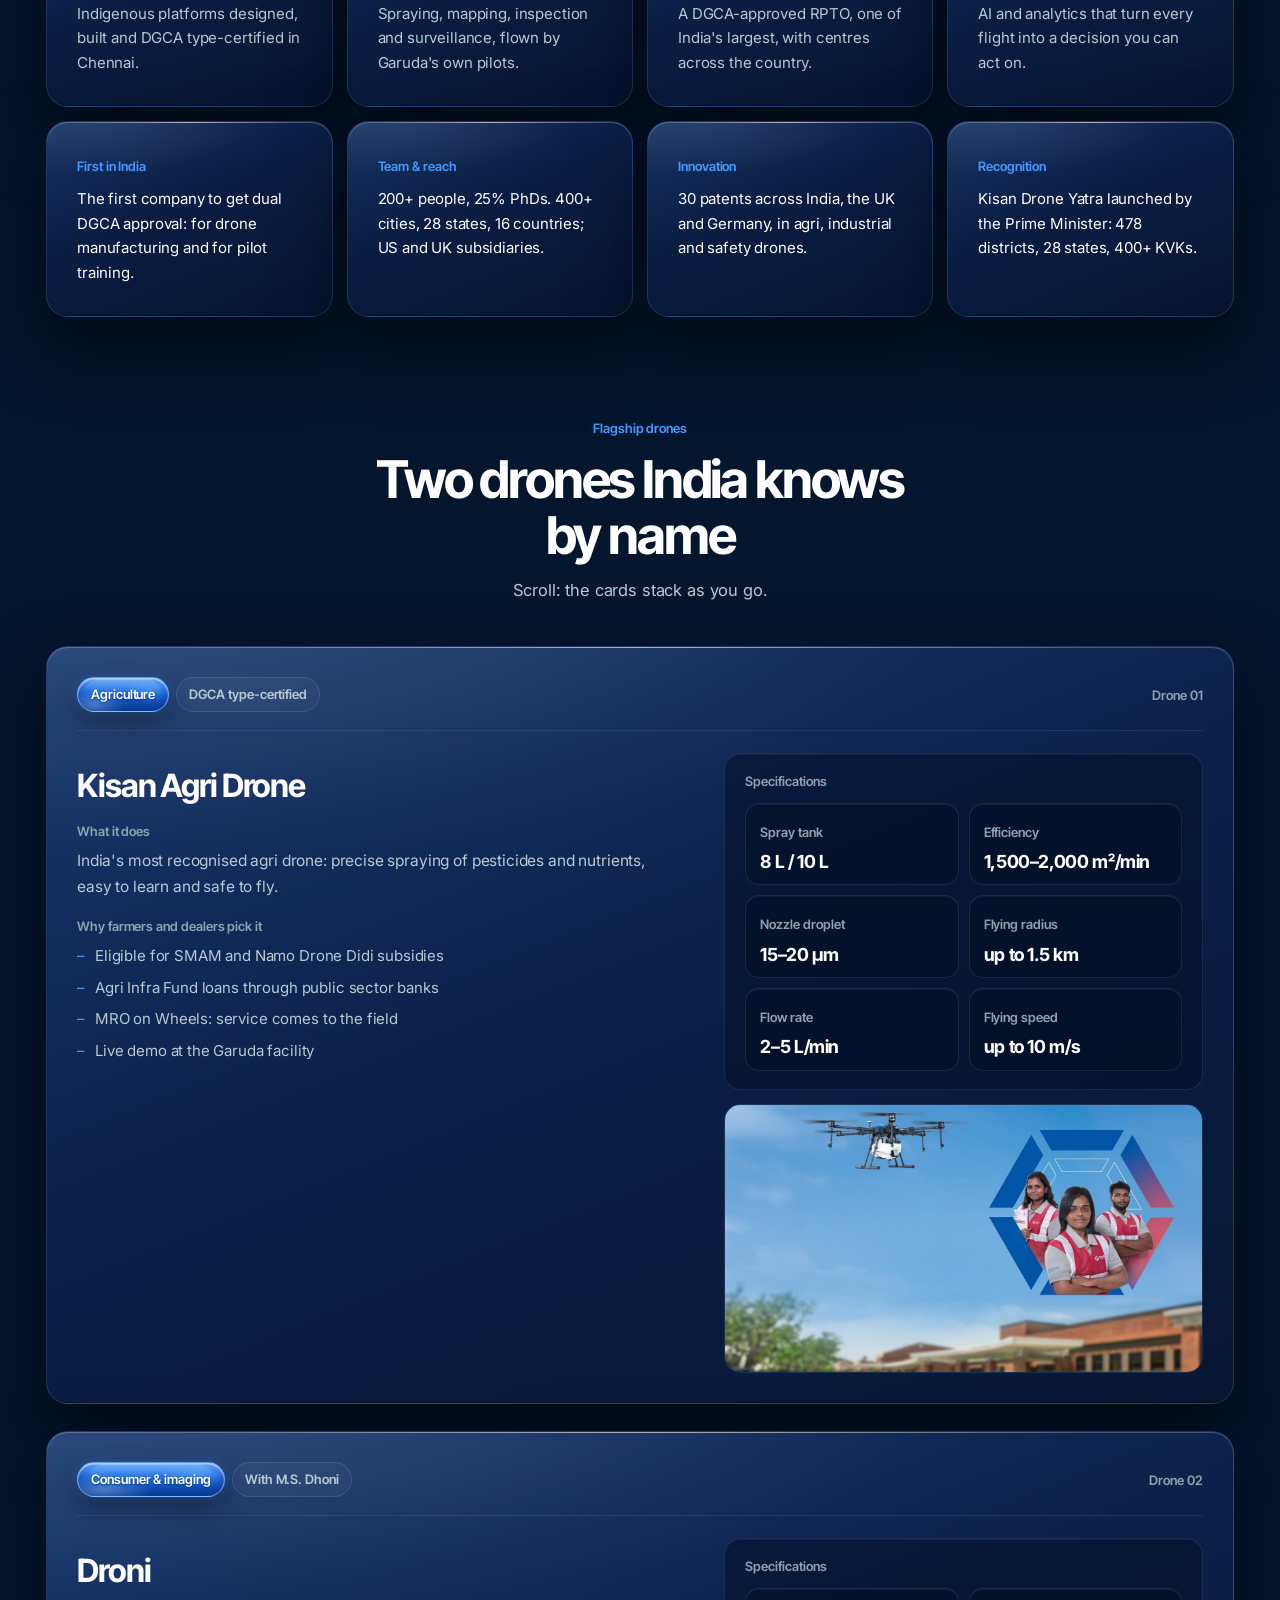
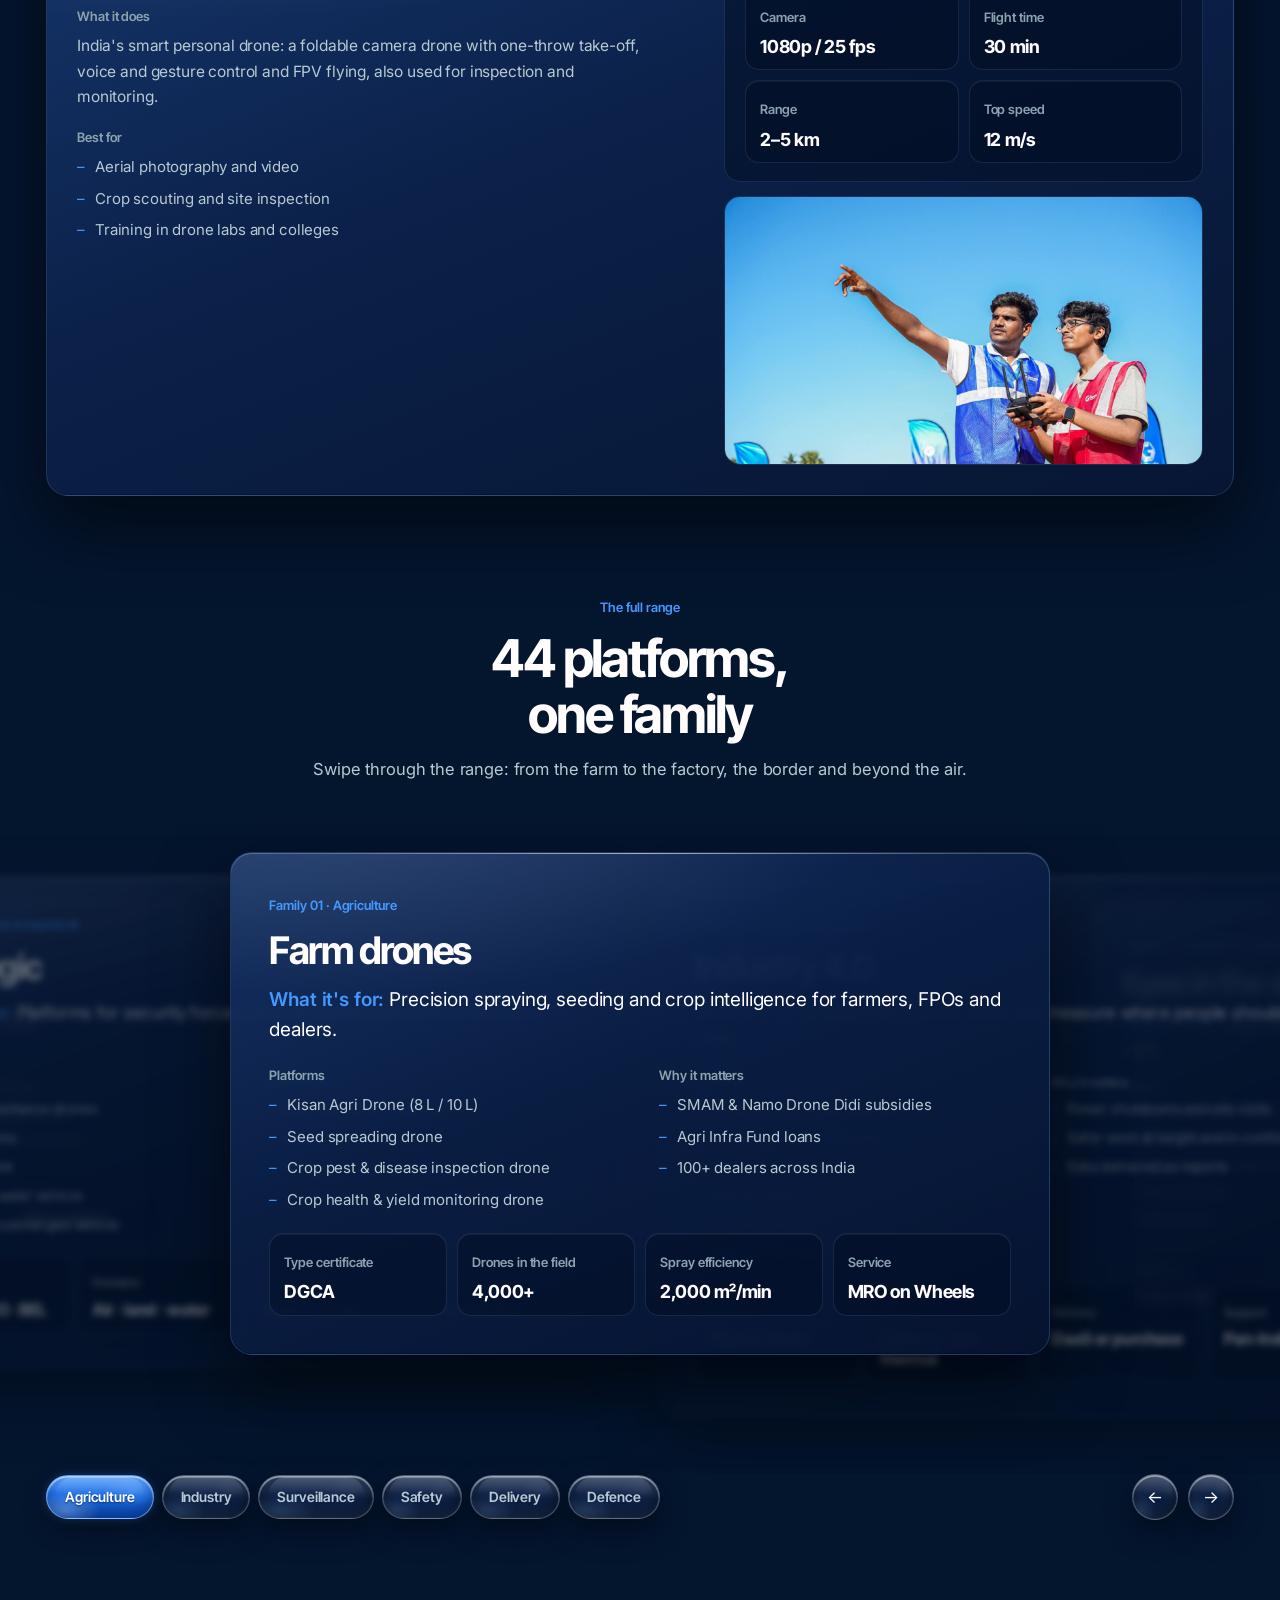
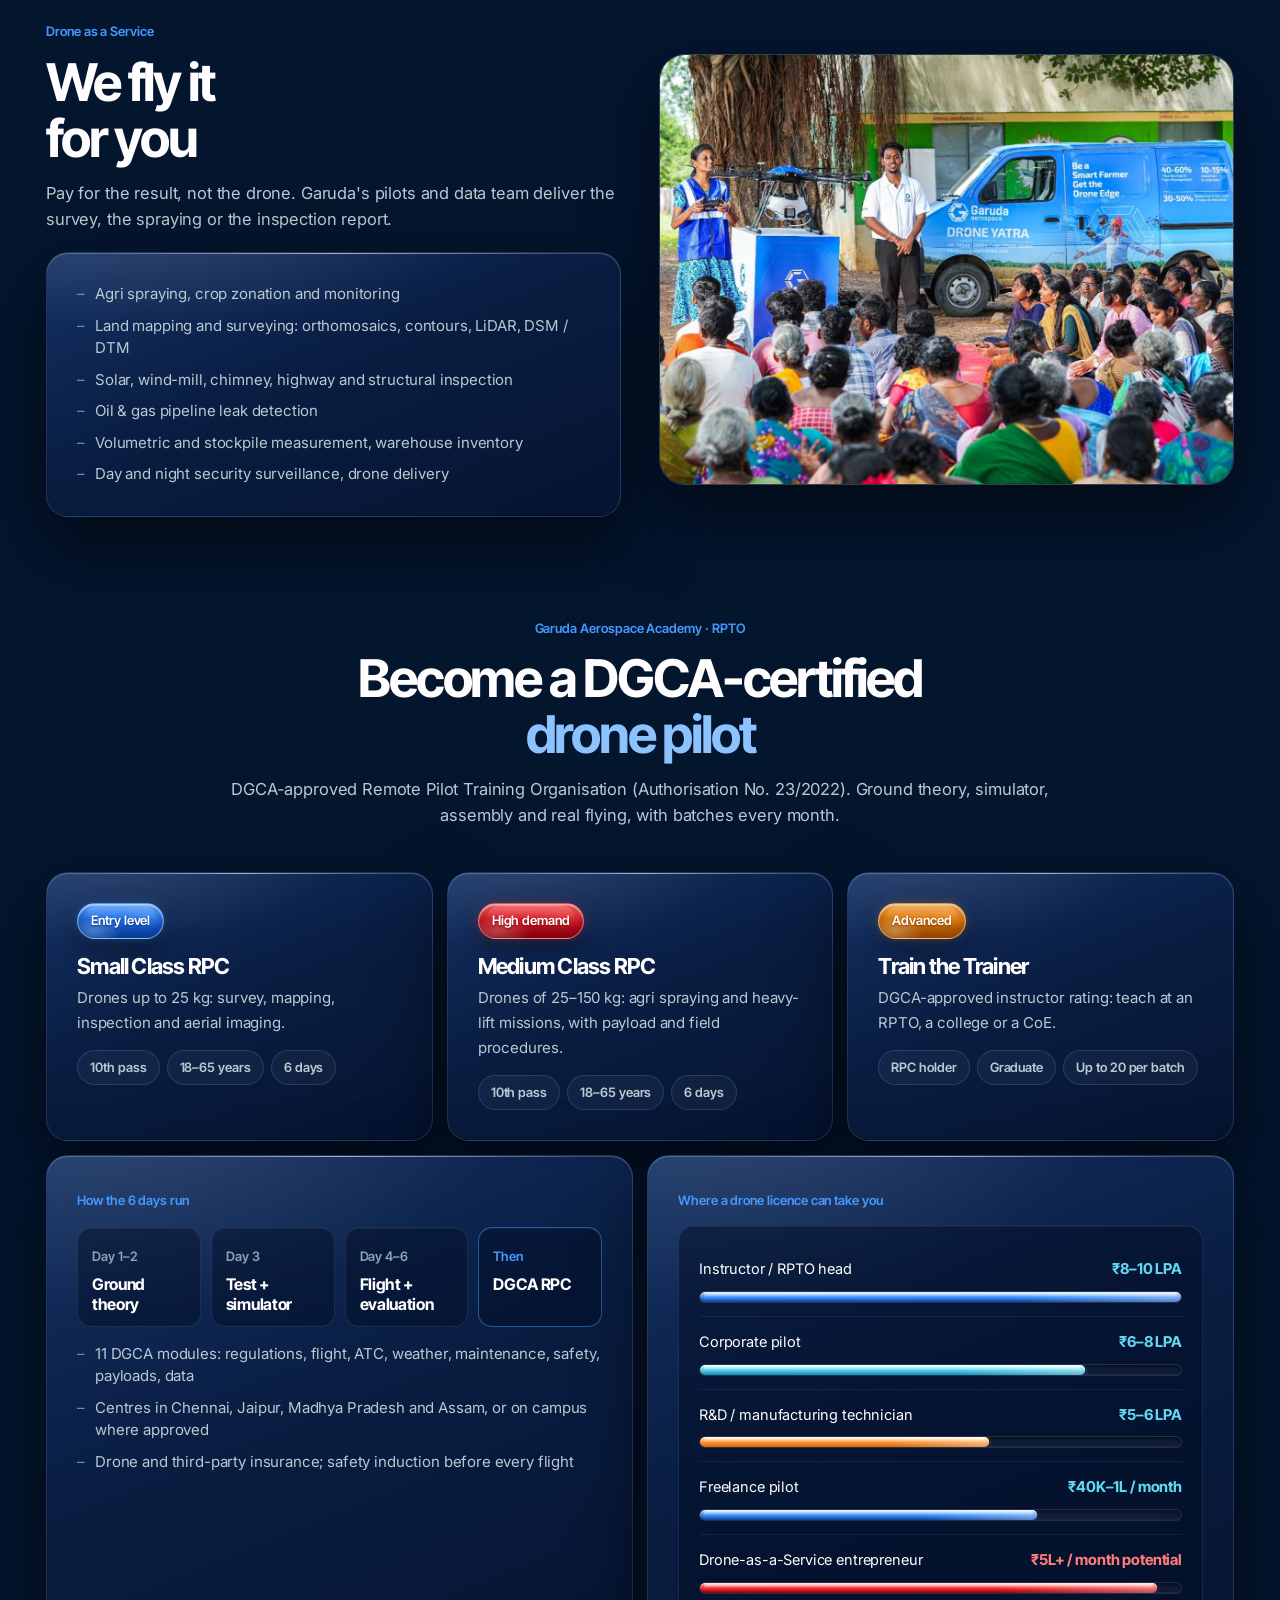
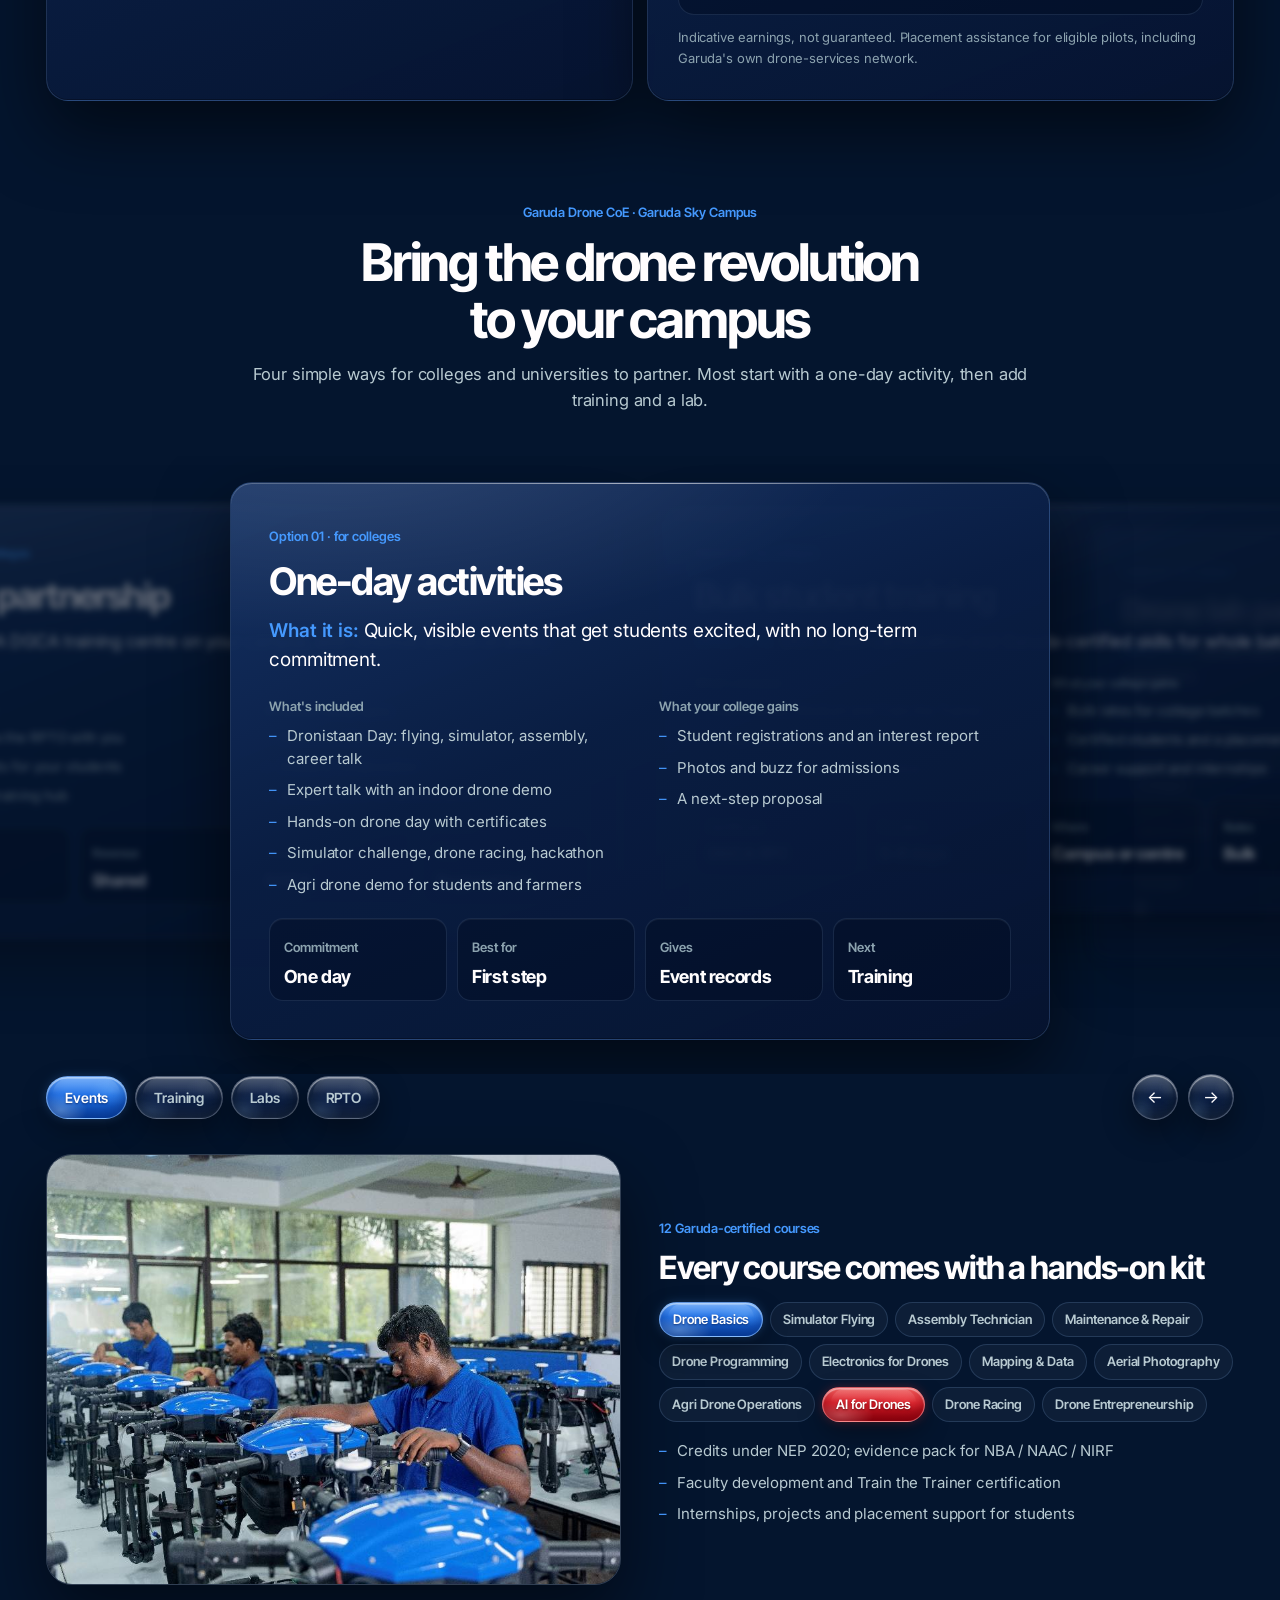
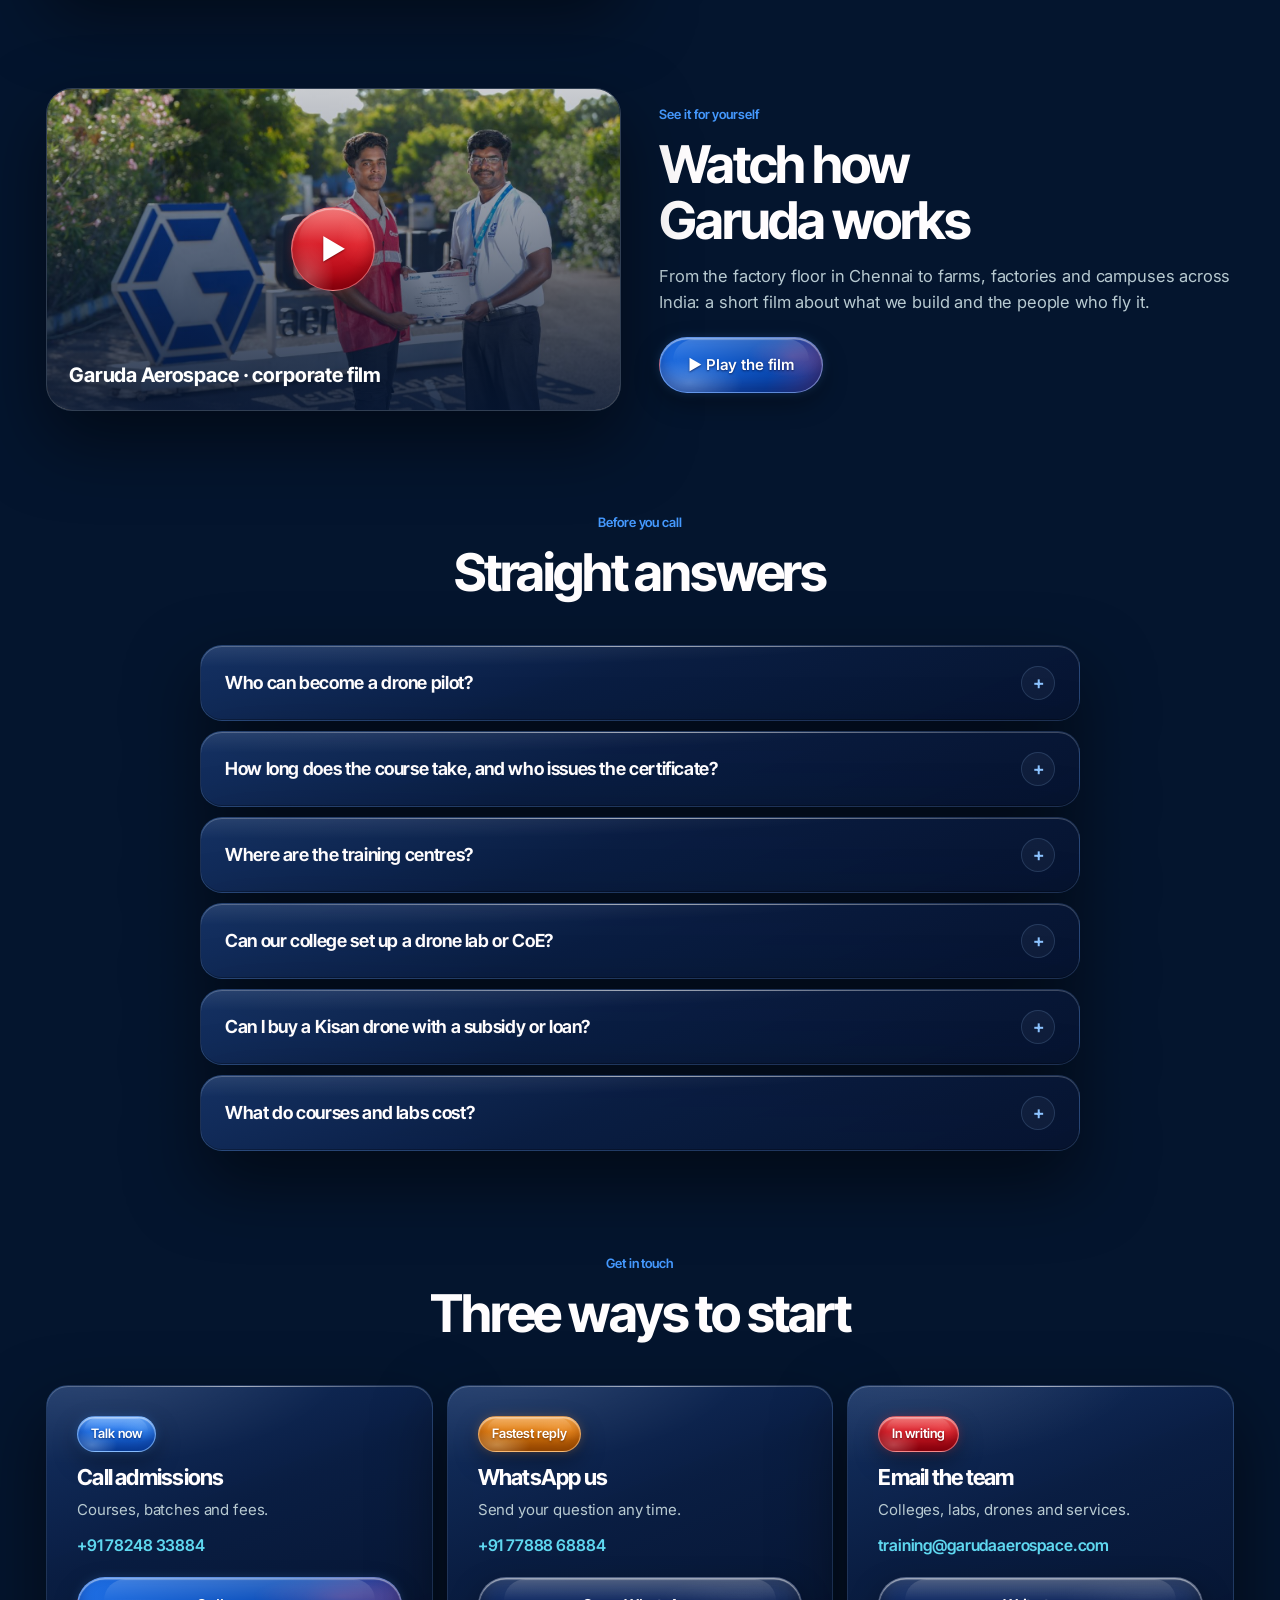
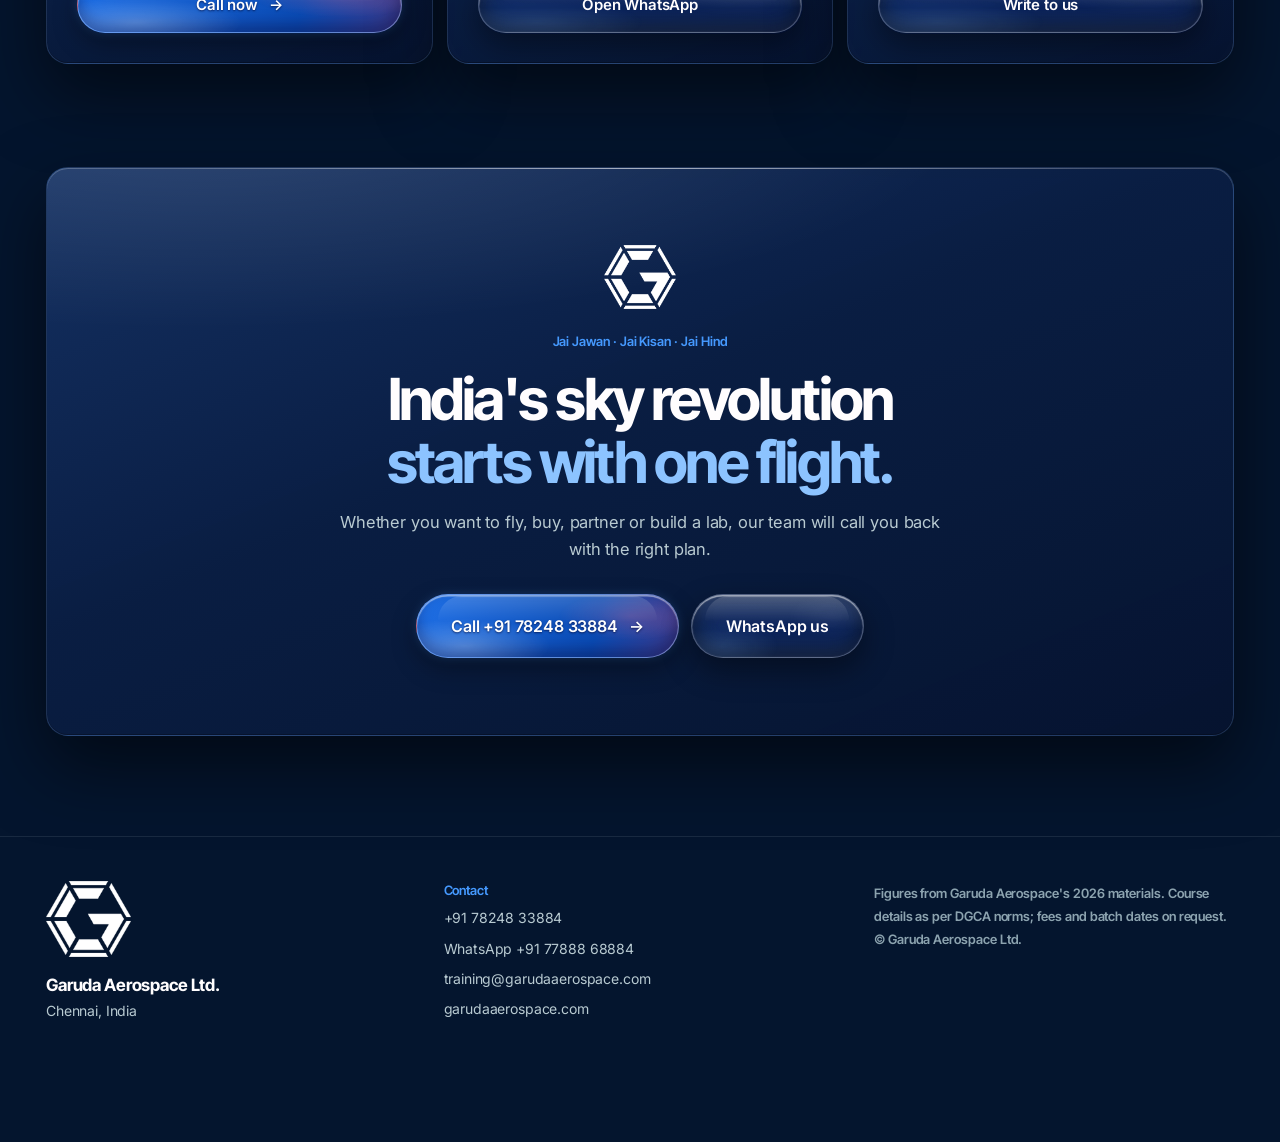
==== commit b1360e2d: "Presentation page redesign (night theme, liquid glass, coverflow) with the Garuda logo; logo on the " ====
--- a/app/garuda.html
+++ b/app/garuda.html
@@ -1,276 +1,524 @@
-<!doctype html>
-<html lang="en">
+<!DOCTYPE html>
+<html lang="en" data-theme="dark">
 <head>
 <meta charset="utf-8">
-<meta name="viewport" content="width=device-width,initial-scale=1,viewport-fit=cover">
-<title>Garuda Aerospace · Drones, Training & Services</title>
+<meta name="viewport" content="width=device-width, initial-scale=1, viewport-fit=cover">
+<title>Garuda Aerospace · Drones, Training &amp; Services</title>
 <meta name="description" content="Garuda Aerospace: India's drone company. We design, build, fly and train: Kisan agri drones, Droni, industrial and surveillance drones, drone services, DGCA RPTO pilot training and college Drone CoE partnerships.">
-<meta name="theme-color" content="#06274d">
-<meta property="og:title" content="Garuda Aerospace · Drones, Training & Services">
+<meta name="theme-color" content="#04152E">
+<meta property="og:title" content="Garuda Aerospace · Drones, Training &amp; Services">
 <meta property="og:description" content="We design, build, fly and train. 44 drone platforms, 2,500+ pilots trained, 500+ government and enterprise clients.">
 <meta property="og:image" content="img/ga/agri.jpg">
-<link rel="icon" href="icon.svg" type="image/svg+xml">
-<link rel="preconnect" href="https://fonts.googleapis.com">
-<link rel="stylesheet" href="https://fonts.googleapis.com/css2?family=Sora:wght@500;600;700;800&family=Figtree:wght@400;500;600;700&display=swap">
+<link rel="icon" href="img/ga-logo-blue.png" type="image/png">
+<link rel="preconnect" href="https://fonts.googleapis.com"><link rel="preconnect" href="https://fonts.gstatic.com" crossorigin>
+<link href="https://fonts.googleapis.com/css2?family=Inter:wght@400;500;600;700&family=Inter+Tight:wght@500;600;650;700&display=swap" rel="stylesheet">
 <style>
-  :root{
-    --navy:#06274d; --blue:#005aa9; --sky:#2e8de6; --red:#d8262f; --ink:#0d1b2e; --ink2:#4a5a70; --ink3:#7d8aa0;
-    --paper:#f5f8fc; --card:#ffffff; --hair:#dde5f0; --tint:#eaf2fc;
-    --f-d:'Sora',ui-sans-serif,system-ui,sans-serif; --f-t:'Figtree',ui-sans-serif,system-ui,sans-serif;
-    color-scheme:light;
-  }
-  *{box-sizing:border-box}
-  html{scroll-behavior:smooth}
-  body{margin:0;background:var(--paper);color:var(--ink);font:16px/1.6 var(--f-t)}
-  img{max-width:100%;display:block}
-  a{color:var(--blue)}
-  .wrap{max-width:1120px;margin:0 auto;padding-left:max(18px,env(safe-area-inset-left,0px));padding-right:max(18px,env(safe-area-inset-right,0px))}
-  h1,h2,h3{font-family:var(--f-d);line-height:1.18;text-wrap:balance;margin:0}
-  h2{font-size:clamp(26px,3.4vw,38px);letter-spacing:-.01em}
-  h3{font-size:18px}
-  .eyebrow{font:600 12px/1 var(--f-t);letter-spacing:.14em;text-transform:uppercase;color:var(--sky)}
-  .lede{color:var(--ink2);max-width:64ch;margin:10px 0 0;font-size:17px}
-  section{padding-block:64px}
-  .sec-head{display:flex;flex-direction:column;gap:8px;margin-bottom:28px}
-
-  /* nav */
-  .nav{position:sticky;top:env(safe-area-inset-top,0px);z-index:20;background:rgba(6,39,77,.94);backdrop-filter:blur(10px)}
-  body::before{content:"";position:fixed;inset:0 0 auto;height:env(safe-area-inset-top,0px);background:var(--navy);z-index:30}
-  .nav .wrap{display:flex;align-items:center;gap:18px;height:60px}
-  .logo{display:flex;align-items:center;gap:10px;color:#fff;text-decoration:none;font:700 17px var(--f-d)}
-  .logo i{width:32px;height:32px;border-radius:9px;background:linear-gradient(135deg,var(--sky),var(--red));display:grid;place-items:center;font-style:normal;font-size:16px}
-  .nav ul{display:flex;gap:4px;list-style:none;margin:0 0 0 auto;padding:0;overflow-x:auto;scrollbar-width:none}
-  .nav ul a{color:#cfe0f5;text-decoration:none;font-size:14px;padding:8px 10px;border-radius:8px;white-space:nowrap}
-  .nav ul a:hover{background:rgba(255,255,255,.1);color:#fff}
-  @media (max-width:760px){.nav ul{display:none}}
-
-  /* hero */
-  .hero{position:relative;color:#fff;background:var(--navy);overflow:hidden;padding-block:0}
-  .hero .bg{position:absolute;inset:0;background:url(img/ga/agri.jpg) center/cover;opacity:.38}
-  .hero .bg::after{content:"";position:absolute;inset:0;background:linear-gradient(100deg,var(--navy) 18%,rgba(6,39,77,.55) 60%,rgba(6,39,77,.2))}
-  .hero .wrap{position:relative;padding-block:clamp(70px,11vw,130px)}
-  .hero h1{font-size:clamp(34px,5.6vw,62px);font-weight:800;letter-spacing:-.02em;max-width:15ch}
-  .hero h1 em{font-style:normal;color:#8cc4ff}
-  .hero p{max-width:56ch;color:#d6e5f7;font-size:18px;margin:16px 0 0}
-  .cta{display:flex;flex-wrap:wrap;gap:10px;margin-top:26px}
-  .btn{display:inline-flex;align-items:center;gap:8px;padding:12px 18px;border-radius:12px;font:600 15px var(--f-t);text-decoration:none;border:1px solid transparent;cursor:pointer}
-  .btn.p{background:var(--red);color:#fff}
-  .btn.p:hover{background:#b91d25}
-  .btn.g{background:rgba(255,255,255,.1);color:#fff;border-color:rgba(255,255,255,.28)}
-  .btn.o{background:var(--card);color:var(--blue);border-color:var(--hair)}
-  .stats{display:grid;grid-template-columns:repeat(5,1fr);gap:1px;background:rgba(255,255,255,.14);border-radius:16px;overflow:hidden;margin-top:46px}
-  .stats div{background:rgba(6,39,77,.72);padding:18px 16px}
-  .stats b{display:block;font:800 clamp(22px,3vw,32px)/1.1 var(--f-d)}
-  .stats span{color:#b9cde6;font-size:13.5px}
-  @media (max-width:760px){.stats{grid-template-columns:repeat(2,1fr)}.stats div:last-child{grid-column:span 2}}
-
-  /* cards */
-  .grid{display:grid;gap:14px}
-  .g4{grid-template-columns:repeat(4,1fr)} .g3{grid-template-columns:repeat(3,1fr)} .g2{grid-template-columns:repeat(2,1fr)}
-  @media (max-width:900px){.g4{grid-template-columns:repeat(2,1fr)}.g3{grid-template-columns:1fr 1fr}}
-  @media (max-width:560px){.g4,.g3,.g2{grid-template-columns:1fr}}
-  .card{background:var(--card);border:1px solid var(--hair);border-radius:16px;padding:20px;min-width:0}
-  .card p{margin:8px 0 0;color:var(--ink2);font-size:15px}
-  .card .ic{width:40px;height:40px;border-radius:11px;background:var(--tint);color:var(--blue);display:grid;place-items:center;margin-bottom:12px;font:700 18px var(--f-d)}
-  .tag{display:inline-block;font:600 11.5px var(--f-t);letter-spacing:.06em;text-transform:uppercase;color:var(--blue);background:var(--tint);padding:4px 9px;border-radius:999px}
-
-  /* drones */
-  .feature{display:grid;grid-template-columns:1.1fr 1fr;gap:0;background:var(--card);border:1px solid var(--hair);border-radius:20px;overflow:hidden;margin-bottom:14px}
-  .feature img{width:100%;height:100%;object-fit:cover;min-height:260px}
-  .feature .txt{padding:26px;display:flex;flex-direction:column;gap:10px}
-  .specs{display:grid;grid-template-columns:repeat(2,1fr);gap:8px;margin:6px 0 0;padding:0;list-style:none}
-  .specs li{background:var(--paper);border-radius:10px;padding:9px 11px;font-size:13.5px;color:var(--ink2)}
-  .specs b{display:block;color:var(--ink);font-size:15px}
-  @media (max-width:760px){.feature{grid-template-columns:1fr}}
-  .fam{display:flex;flex-direction:column;gap:10px}
-  .fam ul{margin:0;padding:0;list-style:none;display:flex;flex-wrap:wrap;gap:6px}
-  .fam li{font-size:13.5px;border:1px solid var(--hair);border-radius:999px;padding:5px 10px;background:var(--paper)}
-
-  /* split */
-  .split{display:grid;grid-template-columns:1fr 1fr;gap:34px;align-items:center}
-  .split img{border-radius:18px;width:100%;aspect-ratio:4/3;object-fit:cover}
-  @media (max-width:860px){.split{grid-template-columns:1fr}}
-  .ticks{list-style:none;padding:0;margin:14px 0 0;display:flex;flex-direction:column;gap:9px}
-  .ticks li{padding-left:28px;position:relative;color:var(--ink2)}
-  .ticks li::before{content:"";position:absolute;left:0;top:5px;width:16px;height:16px;border-radius:50%;background:var(--tint);box-shadow:inset 0 0 0 5px var(--blue)}
-
-  /* courses */
-  .course{display:flex;flex-direction:column;gap:8px}
-  .course .meta{display:flex;flex-wrap:wrap;gap:6px}
-  .flow{display:grid;grid-template-columns:repeat(4,1fr);gap:0;margin-top:16px;border-radius:14px;overflow:hidden;border:1px solid var(--hair)}
-  .flow div{background:var(--card);padding:14px;border-right:1px solid var(--hair)}
-  .flow div:last-child{border-right:0;background:var(--blue);color:#fff}
-  .flow b{display:block;font-family:var(--f-d);font-size:14px}
-  .flow span{font-size:13.5px;color:var(--ink2)} .flow div:last-child span{color:#d6e5f7}
-  @media (max-width:640px){.flow{grid-template-columns:1fr 1fr}.flow div:nth-child(2){border-right:0}}
-  .table-wrap{overflow-x:auto;border:1px solid var(--hair);border-radius:14px;background:var(--card)}
-  table{border-collapse:collapse;width:100%;min-width:560px;font-size:14.5px}
-  th,td{padding:11px 14px;text-align:left;border-bottom:1px solid var(--hair)}
-  th{font:600 12px var(--f-t);letter-spacing:.06em;text-transform:uppercase;color:var(--ink3);background:var(--paper)}
-  tr:last-child td{border-bottom:0}
-
-  .dark{background:var(--navy);color:#fff}
-  .dark .lede,.dark .card p{color:#c3d5ec}
-  .dark .card{background:rgba(255,255,255,.06);border-color:rgba(255,255,255,.14)}
-  .dark .card .ic{background:rgba(140,196,255,.14);color:#8cc4ff}
-  .logos{display:flex;flex-wrap:wrap;gap:8px 18px;color:#b9cde6;font:600 15px var(--f-d)}
-  .video{position:relative;display:block;border-radius:18px;overflow:hidden;text-decoration:none;color:#fff}
-  .video img{width:100%;aspect-ratio:16/9;object-fit:cover}
-  .video::after{content:"";position:absolute;inset:0;background:linear-gradient(0deg,rgba(6,39,77,.8),rgba(6,39,77,.1))}
-  .video .play{position:absolute;inset:0;display:grid;place-items:center;z-index:1}
-  .video .play i{width:76px;height:76px;border-radius:50%;background:var(--red);display:grid;place-items:center;font-style:normal;font-size:28px;box-shadow:0 10px 30px rgba(0,0,0,.35)}
-  .video .cap{position:absolute;left:18px;bottom:16px;z-index:1;font:700 18px var(--f-d)}
-
-  footer{background:#041a33;color:#b9cde6;padding-block:44px}
-  footer .grid{gap:24px}
-  footer b{color:#fff;font-family:var(--f-d)}
-  footer a{color:#fff;text-decoration:none}
-  .fine{font-size:12.5px;color:var(--ink3);margin-top:12px}
-  .dark .fine,footer .fine{color:#7f97b6}
+/* Garuda night theme: navy, Garuda blue, signal red; liquid-glass controls, glass case cards, coverflow */
+:root{
+  color-scheme:dark;
+  --void:#04152E;--text:#FFFDFE;--muted:#B8CAD1;--faint:#8CA3AF;--blue:#4599FE;--blue-2:#8CC3FF;--cyan:#5FD8F0;--red:#FF3B3B;--amber:#FF9F43;
+  --w04:rgba(184,202,209,.055);--w08:rgba(184,202,209,.115);
+  --line:rgba(140,180,235,.18);
+  --card:linear-gradient(158deg,rgba(22,52,104,.92) 0%,rgba(10,30,68,.94) 45%,rgba(6,20,48,.96) 100%);
+  --g-inset:inset 0 1px 0 rgba(255,255,255,.22),inset 0 -1px 0 rgba(0,0,0,.28);
+  --shadow:0 30px 70px rgba(0,0,0,.55);
+  --display:"Inter Tight","Inter",system-ui,sans-serif;--ui:"Inter",system-ui,-apple-system,"Segoe UI",sans-serif;
+  --gut:clamp(18px,3.6vw,56px);--maxw:1300px;--red-t:#FF7A7A
+}
+*{box-sizing:border-box;min-width:0;margin:0;padding:0}
+html{scroll-behavior:smooth;scroll-padding-top:96px}
+body{background:var(--void);color:var(--text);font-family:var(--ui);font-size:16.5px;line-height:1.65;letter-spacing:-.009em;-webkit-font-smoothing:antialiased;overflow-x:clip}
+a{color:inherit;text-decoration:none}button{font:inherit;color:inherit}
+img{display:block;max-width:100%}
+h1,h2,h3{font-family:var(--display);font-weight:700;letter-spacing:-.035em;line-height:1.08;text-wrap:balance}
+em.i{font-style:normal;color:var(--blue-2)}
+:focus-visible{outline:2px solid var(--blue);outline-offset:3px}
+.ml{font-family:var(--display);font-size:13px;font-weight:600;letter-spacing:-.005em;color:var(--faint);line-height:1.4}
+.ml--b{color:var(--blue)}.ml--c{color:var(--cyan)}.ml--r{color:var(--red)}
+/* background */
+.field{position:fixed;inset:0;z-index:0;pointer-events:none;overflow:hidden}
+.cloud{position:absolute;border-radius:50%;filter:blur(110px)}
+.c1{width:64vw;height:64vw;left:-20vw;top:-18vw;background:radial-gradient(circle,rgba(69,153,254,.30),transparent 66%)}
+.c2{width:56vw;height:56vw;right:-18vw;top:26vh;background:radial-gradient(circle,rgba(238,4,5,.15),transparent 66%)}
+.c3{width:52vw;height:52vw;left:26vw;bottom:-24vw;background:radial-gradient(circle,rgba(45,64,110,.45),transparent 66%)}
+.grid{position:absolute;inset:-8%;background-image:linear-gradient(rgba(184,202,209,.06) 1px,transparent 1px),linear-gradient(90deg,rgba(184,202,209,.06) 1px,transparent 1px);background-size:78px 78px;-webkit-mask-image:radial-gradient(72% 58% at 50% 38%,#000 18%,transparent 76%);mask-image:radial-gradient(72% 58% at 50% 38%,#000 18%,transparent 76%)}
+.noise{position:absolute;inset:0;opacity:.13;background-image:url("data:image/svg+xml,%3Csvg xmlns='http://www.w3.org/2000/svg' width='120' height='120'%3E%3Cfilter id='n'%3E%3CfeTurbulence type='fractalNoise' baseFrequency='.9' numOctaves='3'/%3E%3C/filter%3E%3Crect width='120' height='120' filter='url(%23n)' opacity='.55'/%3E%3C/svg%3E")}
+main,footer{position:relative;z-index:1}
+.shell{max-width:var(--maxw);margin:0 auto;padding-left:max(var(--gut),env(safe-area-inset-left,0px));padding-right:max(var(--gut),env(safe-area-inset-right,0px))}
+.sec{padding-block:clamp(60px,8vw,116px)}
+
+/* liquid glass */
+@keyframes flow{0%{background-position:0% 50%}50%{background-position:100% 50%}100%{background-position:0% 50%}}
+@keyframes blob{0%{transform:translate(-18%,10%) scale(1)}50%{transform:translate(14%,-8%) scale(1.15)}100%{transform:translate(-18%,10%) scale(1)}}
+@keyframes shimmer{from{background-position:200% 0}to{background-position:-60% 0}}
+.lq{position:relative;isolation:isolate;overflow:hidden;background:linear-gradient(180deg,rgba(255,255,255,.17),rgba(255,255,255,.04) 55%,rgba(255,255,255,.09));border:1px solid rgba(255,255,255,.24);box-shadow:inset 0 1.5px 1px rgba(255,255,255,.55),inset 0 -10px 18px rgba(0,0,0,.28),inset 0 0 0 1px rgba(255,255,255,.04),0 12px 30px rgba(0,0,0,.4);-webkit-backdrop-filter:blur(16px) saturate(180%);backdrop-filter:blur(16px) saturate(180%)}
+.lq::before{content:"";position:absolute;z-index:-1;left:8%;right:8%;top:1px;height:42%;border-radius:100px 100px 60% 60%/100px 100px 30% 30%;background:linear-gradient(180deg,rgba(255,255,255,.5),rgba(255,255,255,0));opacity:.32;pointer-events:none}
+.lq::after{content:"";position:absolute;z-index:-2;inset:-30%;opacity:.45;background:radial-gradient(30% 40% at 30% 70%,var(--glow,rgba(140,195,255,.35)),transparent 70%),radial-gradient(25% 35% at 70% 40%,var(--glow2,rgba(255,255,255,.12)),transparent 70%);animation:blob 12s ease-in-out infinite;pointer-events:none}
+.lq--blue{--glow:rgba(190,225,255,.75);--glow2:rgba(120,190,255,.6);background:linear-gradient(180deg,#5FA4FC 0%,#1F6FE5 45%,#0A4BB4 100%);border-color:rgba(170,210,255,.55);box-shadow:inset 0 1.5px 1px rgba(255,255,255,.55),inset 0 -8px 14px rgba(4,30,100,.45),0 0 10px rgba(69,153,254,.25),0 10px 24px rgba(0,0,0,.35);color:#fff;text-shadow:0 1px 2px rgba(0,20,70,.6)}
+.lq--red{--glow:rgba(255,190,190,.7);--glow2:rgba(255,90,90,.6);background:linear-gradient(180deg,#F26060 0%,#D91F2A 45%,#A0000E 100%);border-color:rgba(255,180,180,.5);box-shadow:inset 0 1.5px 1px rgba(255,255,255,.5),inset 0 -8px 14px rgba(90,0,8,.45),0 0 10px rgba(255,59,59,.25),0 10px 24px rgba(0,0,0,.35);color:#fff;text-shadow:0 1px 2px rgba(70,0,0,.6)}
+.lq--amber{--glow:rgba(255,230,180,.8);--glow2:rgba(255,170,80,.6);background:linear-gradient(180deg,#F5A64A 0%,#DD7A10 45%,#A85400 100%);border-color:rgba(255,210,160,.5);box-shadow:inset 0 1.5px 1px rgba(255,255,255,.5),inset 0 -8px 14px rgba(110,45,0,.45),0 0 10px rgba(255,159,67,.25),0 10px 24px rgba(0,0,0,.35);color:#fff;text-shadow:0 1px 2px rgba(80,30,0,.65)}
+.lq--brand{--glow:rgba(255,255,255,.55);--glow2:rgba(255,120,150,.5);background:linear-gradient(105deg,#1F6FE5 0%,#0A4BB4 35%,#6E2A63 68%,#B5101C 100%);background-size:200% 100%;animation:flow 14s ease-in-out infinite;border-color:rgba(190,210,255,.45);box-shadow:inset 0 1.5px 1px rgba(255,255,255,.5),inset 0 -8px 14px rgba(10,10,60,.4),0 0 10px rgba(69,153,254,.2),0 10px 24px rgba(0,0,0,.35);color:#fff;text-shadow:0 1px 2px rgba(0,0,40,.6)}
+.btn{display:inline-flex;align-items:center;justify-content:center;gap:11px;padding:15px 28px;min-height:50px;border-radius:100px;cursor:pointer;font-family:var(--ui);font-size:15px;font-weight:600;letter-spacing:-.01em;white-space:nowrap;transition:transform .35s cubic-bezier(.3,1.6,.4,1),filter .35s}
+.btn:hover{transform:translateY(-2px) scale(1.02);filter:brightness(1.06)}
+.btn:active{transform:scale(.97)}
+.btn .arw{transition:transform .3s}.btn:hover .arw{transform:translateX(4px)}
+.btn--sm{padding:11px 20px;min-height:44px;font-size:14px}.btn--lg{padding:18px 34px;font-size:16px}
+.btnrow{display:flex;flex-wrap:wrap;gap:12px}
+@media(max-width:480px){.btn{white-space:normal;text-align:center}.btnrow .btn{width:100%}}
+.card{position:relative;background:var(--card);border:1px solid var(--line);border-radius:22px;box-shadow:var(--shadow),var(--g-inset);overflow:hidden}
+.card::before{content:"";position:absolute;inset:0;pointer-events:none;background:radial-gradient(120% 70% at 12% -10%,rgba(255,255,255,.12),transparent 55%)}
+.card::after{content:"";position:absolute;left:10%;right:10%;top:0;height:1px;background:linear-gradient(90deg,transparent,rgba(255,255,255,.5),transparent);pointer-events:none}
+.card>*{position:relative}
+.pane{padding:clamp(20px,2.4vw,30px);transition:transform .45s cubic-bezier(.2,.7,.3,1),border-color .35s}
+.pane:hover{transform:translateY(-5px);border-color:rgba(69,153,254,.5)}
+.inset{background:rgba(2,12,32,.45);border:1px solid rgba(140,180,235,.14);border-radius:16px;padding:18px 20px;box-shadow:inset 0 1px 0 rgba(255,255,255,.05)}
+.pill{display:inline-flex;align-items:center;font-family:var(--display);font-size:13px;font-weight:600;letter-spacing:-.005em;padding:6px 12px;border-radius:100px}
+.pill:not([class*="lq--"]){border:1px solid var(--line);color:var(--muted);background:var(--w04)}
+.pill.lq{padding:6px 13px}
+.pills{display:flex;flex-wrap:wrap;gap:7px}
+.dl{list-style:none;display:grid;gap:9px;margin-top:10px}
+.dl li{display:grid;grid-template-columns:18px 1fr;font-size:15px;color:var(--muted);line-height:1.5}
+.dl li::before{content:"–";color:var(--blue)}
+
+/* nav */
+.nav{position:fixed;top:calc(14px + env(safe-area-inset-top,0px));left:0;right:0;z-index:90;padding-left:max(var(--gut),env(safe-area-inset-left,0px));padding-right:max(var(--gut),env(safe-area-inset-right,0px));pointer-events:none}
+.nav__in{max-width:var(--maxw);margin:0 auto;pointer-events:auto;display:flex;align-items:center;gap:14px;padding:9px 9px 9px 14px;border-radius:100px;background:rgba(3,30,73,.55);border:1px solid rgba(255,255,255,.16);-webkit-backdrop-filter:blur(26px) saturate(170%);backdrop-filter:blur(26px) saturate(170%);box-shadow:0 18px 44px rgba(0,0,0,.45),inset 0 1.5px 1px rgba(255,255,255,.25),inset 0 -6px 12px rgba(0,0,0,.2)}
+.mark{display:flex;align-items:center;gap:11px;font-family:var(--display);font-weight:700;letter-spacing:-.03em;font-size:17px;line-height:1}
+.mark .ml{display:block;font-size:12px;font-weight:500;margin-top:3px}
+.logo{height:38px;width:auto;flex:none}
+.lg-l{display:none}
+.nav__links{display:flex;gap:20px;margin-left:auto;align-items:center}
+.nav__links a{font-family:var(--display);font-size:14.5px;font-weight:500;letter-spacing:-.01em;color:var(--muted);position:relative;padding-block:4px;transition:color .25s}
+.nav__links a:hover{color:var(--text)}
+.nav__links a::before{content:"";position:absolute;left:0;right:0;bottom:-3px;height:2px;border-radius:2px;background:var(--red);box-shadow:0 0 8px var(--red);transform:scaleX(0);transform-origin:0 50%;transition:transform .3s}
+.nav__links a:hover::before{transform:scaleX(1)}
+.tgl{width:44px;height:44px;border-radius:50%;cursor:pointer;display:grid;place-items:center;flex:none;transition:transform .35s cubic-bezier(.3,1.6,.4,1)}.tgl:hover{transform:rotate(-18deg) scale(1.06)}
+.tgl .ic-moon{display:none}
+.burger{display:none;margin-left:auto;width:44px;height:44px;border-radius:50%;cursor:pointer;place-items:center}
+@media(max-width:1120px){.nav__links{display:none}.burger{display:grid;margin-left:0}.tgl{margin-left:auto}.nav .btn{display:none}
+.nav__links.open{display:flex;flex-direction:column;gap:0;align-items:stretch;position:absolute;left:var(--gut);right:var(--gut);top:calc(100% + 10px);padding:10px 20px;border-radius:24px;background:rgba(4,21,46,.97);border:1px solid var(--line);box-shadow:0 24px 60px rgba(0,0,0,.6)}
+.nav__links.open a{padding-block:15px;border-bottom:1px solid var(--w08);font-size:15px}}
+
+/* hero */
+.hero{padding-top:clamp(116px,12vw,156px);padding-bottom:clamp(30px,3.6vw,48px)}
+.hero__g{display:grid;grid-template-columns:1.08fr .92fr;gap:clamp(28px,4vw,64px);align-items:center}
+.hero h1{font-size:clamp(40px,5.6vw,74px);letter-spacing:-.048em;line-height:1.01;margin-top:18px}
+.lead{color:var(--muted);font-size:17.5px;margin-top:22px;max-width:60ch}
+.lead b{color:var(--text);font-weight:600}
+.beads{list-style:none;margin-top:24px;display:grid;gap:13px}
+.beads li{display:grid;grid-template-columns:30px 1fr;gap:13px;font-size:15.5px;color:var(--muted)}
+.beads li b{color:var(--text)}
+.bead{width:28px;height:28px;border-radius:50%;display:grid;place-items:center;font-family:var(--display);font-size:13px;font-weight:600;margin-top:1px}
+.hero .btnrow{margin-top:30px}
+.trust{margin-top:20px;display:flex;flex-wrap:wrap;gap:8px 18px}
+.trust span::before{content:"● ";color:var(--cyan);text-shadow:0 0 8px var(--cyan)}
+.photo{position:relative;border-radius:30px;aspect-ratio:4/5;max-height:640px;width:100%}
+.photo .img{position:absolute;inset:0;border-radius:30px;overflow:hidden;border:1px solid rgba(255,255,255,.2);box-shadow:0 40px 90px rgba(0,0,0,.6),inset 0 1px 0 rgba(255,255,255,.3)}
+.photo img{width:100%;height:100%;object-fit:cover;object-position:40% 50%;transform:scale(1.04);transition:transform 1.2s cubic-bezier(.2,.7,.3,1)}
+.photo:hover img{transform:scale(1.08)}
+.photo .img::after{content:"";position:absolute;inset:0;background:linear-gradient(180deg,transparent 50%,rgba(3,20,50,.8))}
+.photo .cap{position:absolute;left:22px;right:22px;bottom:20px;z-index:2;color:#fff}
+.photo .cap b{display:block;font-family:var(--display);font-size:20px;letter-spacing:-.02em;margin-top:6px}
+.chip{position:absolute;z-index:3;padding:14px 20px;border-radius:22px;animation:bob 5s ease-in-out infinite}
+.chip b{display:block;font-family:var(--display);font-weight:700;font-size:21px;letter-spacing:-.026em;line-height:1.1;margin-top:4px}
+.chip .ml{color:#fff;opacity:.92}
+.chip--a{right:-14px;top:38px}.chip--b{left:-18px;bottom:120px;animation-delay:-2.5s}
+@keyframes bob{50%{transform:translateY(-7px)}}
+@media(max-width:900px){.hero__g{grid-template-columns:1fr}.photo{max-width:520px;aspect-ratio:1}}
+@media(max-width:560px){.chip--a{right:10px}.chip--b{left:10px}}
+.stats{display:grid;grid-template-columns:repeat(5,minmax(0,1fr));gap:12px;margin-top:clamp(36px,4vw,58px)}
+.stat{padding:22px 22px}
+.stat b{display:block;font-family:var(--display);font-weight:700;font-size:clamp(30px,3.1vw,42px);letter-spacing:-.04em;line-height:1;margin-top:12px}
+.stat p{font-size:14px;color:var(--muted);margin-top:10px;line-height:1.45}
+@media(max-width:1000px){.stats{grid-template-columns:1fr 1fr}.stats .stat:last-child{grid-column:1/-1}}
+.marq{overflow:hidden;margin-top:30px;-webkit-mask-image:linear-gradient(90deg,transparent,#000 10%,#000 90%,transparent);mask-image:linear-gradient(90deg,transparent,#000 10%,#000 90%,transparent)}
+.marq__t{display:flex;gap:10px;width:max-content;animation:slide 40s linear infinite}
+.marq__t span{white-space:nowrap}
+@keyframes slide{to{transform:translateX(-50%)}}
+
+/* section heads */
+.hd{text-align:center;max-width:820px;margin:0 auto clamp(28px,3.4vw,48px)}
+.hd .ml{color:var(--blue);margin-bottom:14px}
+.hd h2{font-size:clamp(30px,4.2vw,52px);letter-spacing:-.042em}
+.hd p{color:var(--muted);margin-top:13px;font-size:16.5px;line-height:1.58}
+.cards{display:grid;gap:14px}
+.cards--2{grid-template-columns:repeat(2,minmax(0,1fr))}.cards--3{grid-template-columns:repeat(3,minmax(0,1fr))}.cards--4{grid-template-columns:repeat(4,minmax(0,1fr))}
+@media(max-width:960px){.cards--4,.cards--3{grid-template-columns:1fr 1fr}}
+@media(max-width:640px){.cards--2,.cards--3,.cards--4{grid-template-columns:1fr}}
+.rv{opacity:0;transform:translateY(22px)}
+.rv.in{opacity:1;transform:none;transition:opacity .8s cubic-bezier(.2,.8,.3,1),transform .8s cubic-bezier(.2,.8,.3,1)}
+.pane h3{font-size:22px;margin-top:16px}
+.pane p.s{color:var(--muted);font-size:15px;margin-top:8px}
+
+/* liquid tubes */
+.tube{height:12px;border-radius:20px;background:rgba(255,255,255,.05);border:1px solid rgba(255,255,255,.08);box-shadow:inset 0 2px 4px rgba(0,0,0,.55),inset 0 -1px 0 rgba(255,255,255,.06);overflow:hidden;position:relative}
+.tube i{position:absolute;left:0;top:0;bottom:0;width:0;border-radius:20px;transition:width 1.4s cubic-bezier(.2,.8,.2,1);overflow:hidden;background:linear-gradient(180deg,#9BCBFF 0%,#4599FE 45%,#1462D8 100%);box-shadow:0 0 6px rgba(69,153,254,.35),inset 0 1px 1px rgba(255,255,255,.8),inset 0 -2px 3px rgba(0,20,80,.4)}
+.tube i::before{content:"";position:absolute;left:4px;right:4px;top:1px;height:40%;border-radius:10px;background:linear-gradient(180deg,rgba(255,255,255,.75),rgba(255,255,255,0))}
+.tube i::after{content:"";position:absolute;inset:0;background:linear-gradient(105deg,transparent 30%,rgba(255,255,255,.55) 45%,transparent 60%);background-size:220% 100%;animation:shimmer 4.5s linear infinite;opacity:.6}
+.tube--r i{background:linear-gradient(180deg,#FF9A9A 0%,#FF3B3B 45%,#B80010 100%);box-shadow:0 0 6px rgba(255,59,59,.35),inset 0 1px 1px rgba(255,255,255,.8),inset 0 -2px 3px rgba(80,0,0,.4)}
+.tube--a i{background:linear-gradient(180deg,#FFD9A0 0%,#FF9F43 45%,#D86200 100%);box-shadow:0 0 6px rgba(255,159,67,.35),inset 0 1px 1px rgba(255,255,255,.8)}
+.tube--c i{background:linear-gradient(180deg,#B8F4FF 0%,#5FD8F0 45%,#118BB0 100%);box-shadow:0 0 6px rgba(95,216,240,.3),inset 0 1px 1px rgba(255,255,255,.8)}
+.row{padding-block:13px;border-bottom:1px solid rgba(140,180,235,.1)}
+.row:last-child{border-bottom:0;padding-bottom:2px}
+.row__t{display:flex;justify-content:space-between;gap:12px;font-size:14.5px;margin-bottom:9px;align-items:baseline}
+.row__t b{font-family:var(--display);font-size:15px;font-weight:700;color:var(--cyan);white-space:nowrap}
+.row__t b.r{color:var(--red-t)}
+
+/* stacked product cards */
+.stack{display:grid;gap:26px}
+.case.card{background:linear-gradient(158deg,#173870 0%,#0B2149 45%,#071633 100%)}
+.case{position:sticky;top:calc(92px + var(--i)*18px);transform-origin:50% 0;will-change:transform}
+.case__top{display:flex;justify-content:space-between;align-items:center;gap:12px;flex-wrap:wrap;padding-bottom:18px;border-bottom:1px solid rgba(140,180,235,.12)}
+.case__g{display:grid;grid-template-columns:1.12fr .88fr;gap:clamp(20px,3vw,40px);padding-top:22px}
+.case h3{font-size:clamp(24px,2.6vw,32px);letter-spacing:-.035em}
+.case .ml.sub{margin-top:18px}
+.case p.txt{color:var(--muted);font-size:15.5px;margin-top:8px;max-width:58ch}
+.case .ph{border-radius:16px;overflow:hidden;border:1px solid rgba(140,180,235,.14);margin-top:14px;aspect-ratio:16/9}
+.case .ph img{width:100%;height:100%;object-fit:cover}
+@media(max-width:860px){.case__g{grid-template-columns:1fr}.case{position:relative;top:auto}}
+.tiles{display:grid;grid-template-columns:repeat(2,minmax(0,1fr));gap:10px}
+.tiles--4{grid-template-columns:repeat(4,minmax(0,1fr));margin-top:22px}
+.tile{padding:14px 14px 12px;border-radius:14px;background:rgba(2,12,32,.4);border:1px solid rgba(140,180,235,.14);box-shadow:inset 0 1px 0 rgba(255,255,255,.05)}
+.tile b{display:block;font-family:var(--display);font-size:18px;letter-spacing:-.02em;margin-top:6px;line-height:1.2}
+@media(max-width:700px){.tiles--4{grid-template-columns:1fr 1fr}}
+
+/* coverflow */
+.cf{position:relative;perspective:1600px;overflow:hidden;padding-top:16px}
+.cf__stage{display:grid;padding:10px 0 34px;touch-action:pan-y;cursor:grab}
+.cf__stage:active{cursor:grabbing}
+.cf__c{grid-area:1/1;justify-self:center;width:min(820px,88%);transition:transform .8s cubic-bezier(.2,.8,.2,1),opacity .6s,filter .6s;transform-style:preserve-3d}
+.cf__c .card{padding:clamp(22px,3vw,40px)}
+.cf__c h3{font-size:clamp(26px,3vw,38px);margin-top:12px;letter-spacing:-.04em}
+.cf__c .lede{font-size:clamp(16.5px,1.5vw,19px);color:var(--text);margin-top:14px;line-height:1.55}
+.cf__c .lede .k{color:var(--blue);font-weight:600}
+.cols2{display:grid;grid-template-columns:1fr 1fr;gap:clamp(16px,3vw,40px);margin-top:22px}
+@media(max-width:620px){.cols2{grid-template-columns:1fr}}
+.cf__ctl{display:flex;justify-content:space-between;align-items:center;gap:16px;flex-wrap:wrap;max-width:var(--maxw);margin:0 auto;padding-inline:var(--gut)}
+.tabs{display:flex;flex-wrap:wrap;gap:8px}
+.tab{padding:9px 18px;min-height:42px;border-radius:100px;cursor:pointer;font-family:var(--display);font-size:14px;font-weight:600;letter-spacing:-.01em;color:var(--muted);transition:transform .3s cubic-bezier(.3,1.6,.4,1),color .3s}
+.tab:hover{transform:translateY(-1px);color:var(--text)}
+.tab[aria-selected=true]{color:#fff}
+.arrows{display:flex;gap:10px}
+.circ{width:46px;height:46px;border-radius:50%;cursor:pointer;display:grid;place-items:center;font-size:17px;transition:transform .3s cubic-bezier(.3,1.6,.4,1)}
+.circ:hover{transform:scale(1.08)}
+
+/* split photo blocks */
+.split{display:grid;grid-template-columns:1fr 1fr;gap:clamp(20px,3vw,44px);align-items:center}
+.split .pic{border-radius:26px;overflow:hidden;border:1px solid rgba(255,255,255,.18);box-shadow:0 30px 70px rgba(0,0,0,.5);aspect-ratio:4/3}
+.split .pic img{width:100%;height:100%;object-fit:cover}
+@media(max-width:880px){.split{grid-template-columns:1fr}}
+.flow{display:grid;grid-template-columns:repeat(4,minmax(0,1fr));gap:10px;margin-top:14px}
+.flow .tile b{font-size:16px}
+@media(max-width:700px){.flow{grid-template-columns:1fr 1fr}}
+.video{position:relative;display:block;border-radius:26px;overflow:hidden;border:1px solid rgba(255,255,255,.18);box-shadow:0 30px 70px rgba(0,0,0,.5);aspect-ratio:16/9}
+.video img{width:100%;height:100%;object-fit:cover;transition:transform 1.2s cubic-bezier(.2,.7,.3,1)}
+.video:hover img{transform:scale(1.05)}
+.video::after{content:"";position:absolute;inset:0;background:linear-gradient(0deg,rgba(3,20,50,.85),rgba(3,20,50,.15))}
+.video .play{position:absolute;inset:0;display:grid;place-items:center;z-index:2}
+.video .play i{width:84px;height:84px;border-radius:50%;display:grid;place-items:center;font-style:normal;font-size:28px}
+.video .cap{position:absolute;left:22px;bottom:18px;z-index:2;color:#fff;font-family:var(--display);font-weight:700;font-size:20px}
+.faq{max-width:880px;margin:0 auto;display:grid;gap:10px}
+.faq details.card{padding:0}
+.faq summary{list-style:none;cursor:pointer;padding:20px 24px;font-family:var(--display);font-weight:650;font-size:18px;letter-spacing:-.02em;display:flex;justify-content:space-between;gap:16px;align-items:center}
+.faq summary::-webkit-details-marker{display:none}
+.faq summary::after{content:"+";flex:none;width:32px;height:32px;border-radius:50%;display:grid;place-items:center;font-family:var(--display);font-weight:600;color:var(--blue-2);border:1px solid var(--line);background:var(--w04);transition:transform .35s cubic-bezier(.3,1.6,.4,1)}
+.faq details[open] summary::after{transform:rotate(45deg)}
+.faq details p{padding:0 24px 22px;color:var(--muted)}
+.ways .pane h3{font-size:22px;margin:14px 0 6px}
+.ways .pane .btn{margin-top:18px;width:100%}
+.mono{font-family:var(--display);font-weight:600;font-size:16px;margin-top:10px;word-break:break-word;color:var(--cyan)}
+.close{text-align:center;padding:clamp(44px,6vw,84px) clamp(20px,4vw,60px)}
+.close h2{font-size:clamp(30px,4.6vw,58px);letter-spacing:-.048em}
+.close p{color:var(--muted);max-width:60ch;margin:16px auto 0}
+.close .btnrow{justify-content:center;margin-top:30px}
+footer{padding:44px 0 calc(120px + env(safe-area-inset-bottom,0px));border-top:1px solid var(--w08);font-size:14px;color:var(--muted)}
+.foot{display:flex;flex-wrap:wrap;gap:22px 40px;justify-content:space-between}
+.foot a:hover{color:var(--text)}
+.foot .fl{height:76px;width:auto;margin-bottom:14px}
+.fab{position:fixed;right:calc(18px + env(safe-area-inset-right,0px));bottom:calc(22px + env(safe-area-inset-bottom,0px));z-index:80;display:grid;gap:12px}
+.fab>*{width:54px;height:54px;border-radius:50%;display:grid;place-items:center;cursor:pointer}
+.mbar{display:none}
+@media(max-width:700px){.fab{display:none}.mbar{display:flex;gap:10px;position:fixed;left:calc(12px + env(safe-area-inset-left,0px));right:calc(12px + env(safe-area-inset-right,0px));bottom:calc(12px + env(safe-area-inset-bottom,0px));z-index:85;padding:8px;border-radius:100px;transform:translateY(150%);transition:transform .45s cubic-bezier(.3,1.4,.4,1)}.mbar.on{transform:none}.mbar .btn{flex:1;padding:12px 14px;font-size:14.5px}}
+
+/* light theme */
+:root[data-theme=light]{color-scheme:light;--void:#F5F8FD;--text:#031E49;--muted:#2D4046;--faint:#55707C;--blue:#0B63D6;--blue-2:#08479F;--cyan:#0E7C93;--red:#D0101C;--red-t:#C40304;
+  --w04:rgba(3,30,73,.045);--w08:rgba(3,30,73,.08);--line:rgba(3,30,73,.13);
+  --card:linear-gradient(158deg,rgba(255,255,255,.96) 0%,rgba(246,249,253,.94) 55%,rgba(238,243,250,.95) 100%);--shadow:0 22px 50px rgba(20,30,60,.10);--g-inset:inset 0 1px 0 #fff,inset 0 -1px 0 rgba(20,24,33,.05)}
+[data-theme=light] .tgl .ic-sun,[data-theme=light] .lg-d{display:none}
+[data-theme=light] .tgl .ic-moon,[data-theme=light] .lg-l{display:block}
+[data-theme=light] .c1{background:radial-gradient(circle,rgba(69,153,254,.18),transparent 66%)}
+[data-theme=light] .c2{background:radial-gradient(circle,rgba(238,4,5,.07),transparent 66%)}
+[data-theme=light] .c3{background:radial-gradient(circle,rgba(184,202,209,.35),transparent 66%)}
+[data-theme=light] .grid{background-image:linear-gradient(rgba(3,30,73,.05) 1px,transparent 1px),linear-gradient(90deg,rgba(3,30,73,.05) 1px,transparent 1px)}
+[data-theme=light] .noise{opacity:.04}
+[data-theme=light] .lq:not([class*="lq--"]){background:linear-gradient(180deg,rgba(255,255,255,.95),rgba(255,255,255,.6) 55%,rgba(240,245,252,.85));border-color:rgba(3,30,73,.13);box-shadow:inset 0 1.5px 1px #fff,inset 0 -6px 12px rgba(3,30,73,.06),0 8px 22px rgba(3,30,73,.10);color:var(--text)}
+[data-theme=light] .nav__in{background:rgba(255,255,255,.78);border-color:rgba(3,30,73,.12);box-shadow:0 18px 44px rgba(20,30,60,.12),inset 0 1.5px 1px #fff,inset 0 -6px 12px rgba(3,30,73,.04)}
+[data-theme=light] .nav__links.open{background:rgba(255,255,255,.98)}
+[data-theme=light] .card::after{background:linear-gradient(90deg,transparent,#fff,transparent)}
+[data-theme=light] .case.card{background:linear-gradient(158deg,#FFFFFF 0%,#F4F7FC 50%,#EAF0F8 100%)}
+[data-theme=light] .case__top{border-color:rgba(3,30,73,.1)}
+[data-theme=light] .inset,[data-theme=light] .tile{background:rgba(3,30,73,.035);border-color:rgba(3,30,73,.1);box-shadow:inset 0 1px 0 rgba(255,255,255,.8)}
+[data-theme=light] .row{border-color:rgba(3,30,73,.08)}
+[data-theme=light] .tube{background:rgba(3,30,73,.06);border-color:rgba(3,30,73,.08);box-shadow:inset 0 2px 3px rgba(3,30,73,.15)}
+[data-theme=light] .photo .img,[data-theme=light] .split .pic,[data-theme=light] .video{box-shadow:0 30px 70px rgba(20,30,60,.2)}
+[data-theme=light] .faq summary::after{background:#fff}
+@media(prefers-reduced-motion:reduce){*,*::before,*::after{animation:none!important;transition:none!important}.rv{opacity:1;transform:none}html{scroll-behavior:auto}}
 </style>
 </head>
 <body>
-
-<nav class="nav" aria-label="Sections"><div class="wrap">
-  <a class="logo" href="#top"><i>G</i>Garuda Aerospace</a>
-  <ul><li><a href="#about">About</a></li><li><a href="#drones">Drones</a></li><li><a href="#services">Services</a></li><li><a href="#academy">Pilot training</a></li><li><a href="#colleges">For colleges</a></li><li><a href="#contact">Contact</a></li></ul>
-</div></nav>
-
-<header class="hero" id="top"><div class="bg" role="img" aria-label="Garuda agri drone flying over a campus"></div><div class="wrap">
-  <span class="eyebrow" style="color:#8cc4ff">India's drone company · Chennai</span>
-  <h1 style="margin-top:14px">We design, build, fly and <em>train.</em></h1>
-  <p>Garuda Aerospace makes drones for agriculture, industry, safety and defence, flies them as a service across India, and trains the pilots who run them, from our own DGCA-approved training organisation.</p>
-  <div class="cta"><a class="btn p" href="#contact">Talk to us</a><a class="btn g" href="https://drive.google.com/file/d/16UC1vrs56BCYAKPo74FzrX3RLtHRWeWc/view" target="_blank" rel="noopener">▶ Watch our story</a></div>
+<div class="field" aria-hidden="true"><div class="cloud c1"></div><div class="cloud c2"></div><div class="cloud c3"></div><div class="grid"></div><div class="noise"></div></div>
+
+<header class="nav">
+  <div class="nav__in">
+    <a href="#top" class="mark" aria-label="Garuda Aerospace home">
+      <img class="logo lg-d" src="img/ga-logo-white.png" alt="Garuda Aerospace"><img class="logo lg-l" src="img/ga-logo-blue.png" alt="">
+      <span>Garuda Aerospace<span class="ml">India's drone company</span></span>
+    </a>
+    <nav class="nav__links" id="links">
+      <a href="#about">Who we are</a><a href="#drones">Drones</a><a href="#families">Range</a><a href="#services">Services</a><a href="#academy">Pilot training</a><a href="#colleges">Colleges</a><a href="#faq">FAQ</a>
+      <a href="tel:+917824833884">+91 78248 33884</a>
+    </nav>
+    <button class="tgl lq" id="tgl" aria-label="Switch colour theme"><svg class="ic-sun" width="18" height="18" viewBox="0 0 24 24" fill="none" stroke="currentColor" stroke-width="2" stroke-linecap="round"><circle cx="12" cy="12" r="4.2"/><path d="M12 2.5v2.2M12 19.3v2.2M4.6 4.6l1.6 1.6M17.8 17.8l1.6 1.6M2.5 12h2.2M19.3 12h2.2M4.6 19.4l1.6-1.6M17.8 6.2l1.6-1.6"/></svg><svg class="ic-moon" width="18" height="18" viewBox="0 0 24 24" fill="none" stroke="currentColor" stroke-width="2" stroke-linejoin="round"><path d="M20.5 14.2A8.5 8.5 0 0 1 9.8 3.5a8.5 8.5 0 1 0 10.7 10.7z"/></svg></button>
+    <a class="btn btn--sm lq lq--brand" href="#contact">Talk to us <span class="arw">→</span></a>
+    <button class="burger lq" id="burger" aria-label="Open menu" aria-expanded="false"><svg width="18" height="18" viewBox="0 0 18 18"><path d="M2 5h14M2 9h14M2 13h14" stroke="currentColor" stroke-width="1.8" stroke-linecap="round"/></svg></button>
+  </div>
+</header>
+
+<main id="top">
+<section class="hero shell">
+  <div class="hero__g">
+    <div>
+      <div class="pills rv"><span class="pill lq lq--blue">Drone maker</span><span class="pill">Chennai, India</span><span class="pill">DGCA-approved RPTO</span></div>
+      <h1 class="rv">We design, build,<br>fly and <em class="i">train.</em></h1>
+      <p class="lead rv"><b>Garuda Aerospace</b> makes drones for agriculture, industry, safety and defence, flies them as a service across India, and trains the pilots who run them, from its own <b>DGCA-approved</b> training organisation.</p>
+      <ul class="beads rv">
+        <li><span class="bead lq lq--blue">1</span><span><b>Build.</b> 44 indigenous drone platforms, made and type-certified in Chennai.</span></li>
+        <li><span class="bead lq lq--blue">2</span><span><b>Fly.</b> Spraying, mapping, inspection and surveillance as a service, in 400+ cities.</span></li>
+        <li><span class="bead lq lq--blue">3</span><span><b>Train.</b> DGCA pilot certification and drone labs for colleges across India.</span></li>
+      </ul>
+      <div class="btnrow rv">
+        <a class="btn btn--lg lq lq--brand" href="#contact">Talk to our team <span class="arw">→</span></a>
+        <a class="btn btn--lg lq" href="https://drive.google.com/file/d/16UC1vrs56BCYAKPo74FzrX3RLtHRWeWc/view" target="_blank" rel="noopener">▶ Watch our story</a>
+      </div>
+      <div class="trust rv"><span class="ml">First company with dual DGCA approval</span><span class="ml">M.S. Dhoni, brand ambassador</span><span class="ml">Made in India</span></div>
+    </div>
+    <div class="photo rv">
+      <div class="img"><img src="img/ga/agri.jpg" alt="Garuda Kisan agri drone flying over a campus"></div>
+      <div class="cap"><span class="ml" style="color:#BFD8FF">Kisan Agri Drone · DGCA type-certified</span><b>Built in Chennai, flown across India</b></div>
+      <div class="chip chip--a lq lq--blue"><span class="ml">Pilots trained</span><b>2,500+</b></div>
+      <div class="chip chip--b lq lq--red"><span class="ml">Flight hours flown</span><b>1.2 M+</b></div>
+    </div>
+  </div>
   <div class="stats">
-    <div><b>2015</b><span>founded in Chennai</span></div>
-    <div><b>44</b><span>drone platforms, 45+ services</span></div>
-    <div><b>1.2 M+</b><span>flight hours flown</span></div>
-    <div><b>2,500+</b><span>pilots trained</span></div>
-    <div><b>500+</b><span>government &amp; enterprise clients</span></div>
-  </div>
-</div></header>
-
-<section id="about"><div class="wrap">
-  <div class="sec-head"><span class="eyebrow">Who we are</span><h2>A complete drone stack, built in house</h2>
-    <p class="lede">From the airframe to the pilot to the data, Garuda does every part itself, so customers deal with one team that knows the whole job.</p></div>
-  <div class="grid g4">
-    <div class="card"><div class="ic">1</div><h3>Manufacturing</h3><p>Indigenous platforms designed, built and DGCA type-certified in Chennai.</p></div>
-    <div class="card"><div class="ic">2</div><h3>Drone as a Service</h3><p>Spraying, mapping, inspection and surveillance, flown by our own pilots.</p></div>
-    <div class="card"><div class="ic">3</div><h3>Pilot training</h3><p>A DGCA-approved RPTO, one of India's largest, with centres across the country.</p></div>
-    <div class="card"><div class="ic">4</div><h3>Software &amp; data</h3><p>AI and analytics that turn every flight into a decision you can act on.</p></div>
-  </div>
-  <div class="grid g4" style="margin-top:14px">
-    <div class="card"><span class="tag">First in India</span><p style="color:var(--ink)">The first company to receive dual DGCA approval, for drone manufacturing and for pilot training.</p></div>
-    <div class="card"><span class="tag">Scale</span><p style="color:var(--ink)">200+ team (25% PhDs), 400+ cities, 28 states and 16 countries, with US and UK subsidiaries.</p></div>
-    <div class="card"><span class="tag">Innovation</span><p style="color:var(--ink)">30 patents across India, the UK and Germany.</p></div>
-    <div class="card"><span class="tag">Brand</span><p style="color:var(--ink)">M.S. Dhoni is our brand ambassador. The Kisan Drone Yatra was launched by the Prime Minister.</p></div>
-  </div>
-</div></section>
-
-<section class="dark"><div class="wrap">
-  <div class="sec-head"><span class="eyebrow" style="color:#8cc4ff">Trusted by</span><h2>Government, PSU and enterprise teams</h2></div>
-  <div class="logos"><span>ISRO</span><span>HAL</span><span>BEML</span><span>NTPC</span><span>ONGC</span><span>Indian Oil</span><span>CRPF</span><span>CISF</span><span>NHAI</span><span>Delhi Metro</span><span>SAIL</span><span>IFFCO</span><span>and 400+ more</span></div>
-  <p class="lede" style="margin-top:18px">Kisan Drone Yatra: 478 districts, 28 states and 400+ Krishi Vigyan Kendras reached. Technology partners include Cognizant, Thales, HAL, DRDO, HFCL and BEL.</p>
-</div></section>
-
-<section id="drones"><div class="wrap">
-  <div class="sec-head"><span class="eyebrow">Our drones</span><h2>44 platforms, one family</h2>
-    <p class="lede">Built for the field: from the agri drone that sprays a farm in minutes to compact camera drones, inspection drones and long-range surveillance aircraft.</p></div>
-
-  <article class="feature">
-    <img src="img/ga/agri.jpg" alt="Garuda Kisan agri drone in flight" loading="lazy">
-    <div class="txt"><span class="tag">Agriculture · DGCA type-certified</span><h3 style="font-size:24px">Kisan Agri Drone</h3>
-      <p style="margin:0;color:var(--ink2)">India's most recognised agri drone: precise spraying of pesticides and nutrients, easy to learn and safe to fly. Eligible for SMAM and Namo Drone Didi subsidies and Agri Infra Fund loans.</p>
-      <ul class="specs"><li><b>8 L / 10 L</b>spray tank</li><li><b>1,500–2,000 m²/min</b>spray efficiency</li><li><b>15–20 microns</b>nozzle droplet</li><li><b>up to 1.5 km</b>flying radius</li></ul></div>
-  </article>
-  <article class="feature">
-    <div class="txt"><span class="tag">Consumer &amp; imaging</span><h3 style="font-size:24px">Droni</h3>
-      <p style="margin:0;color:var(--ink2)">India's smart personal drone, launched with M.S. Dhoni: a foldable camera drone with one-throw take-off, voice and gesture control and FPV flying, also used for inspection and monitoring.</p>
-      <ul class="specs"><li><b>1080p / 25 fps</b>camera</li><li><b>30 min</b>flight time</li><li><b>2–5 km</b>range</li><li><b>12 m/s</b>top speed</li></ul></div>
-    <img src="img/ga/fly.jpg" alt="Garuda pilots flying a drone in the field" loading="lazy">
-  </article>
-
-  <div class="grid g3" style="margin-top:6px">
-    <div class="card fam"><span class="tag">Agriculture</span><ul><li>Kisan Agri Drone</li><li>Seed spreading drone</li><li>Crop pest &amp; disease inspection</li><li>Crop health &amp; yield monitoring</li></ul></div>
-    <div class="card fam"><span class="tag">Industry &amp; inspection</span><ul><li>Suraj: pipeline &amp; gas-leak detection</li><li>Surya: solar panel cleaning</li><li>Mining &amp; tunnel inspection</li><li>Internal boiler inspection</li><li>Stringing drone</li><li>Industry 4.0 / warehouse drone</li><li>Pollution monitoring</li></ul></div>
-    <div class="card fam"><span class="tag">Surveillance &amp; mapping</span><ul><li>Vayu: fixed-wing surveillance &amp; mapping</li><li>BVLOS high-altitude rugged UAV</li><li>Long-range surveillance</li><li>Tethered drone</li><li>Hybrid drone</li></ul></div>
-    <div class="card fam"><span class="tag">Safety &amp; emergency</span><ul><li>Fire-fighting drop drone</li><li>Loudspeaker drone</li><li>Anti-drone system</li><li>Disaster response</li></ul></div>
-    <div class="card fam"><span class="tag">Delivery &amp; logistics</span><ul><li>IPPO delivery drone</li><li>Medical supply delivery</li><li>Warehouse management</li></ul></div>
-    <div class="card fam"><span class="tag">Defence &amp; beyond air</span><ul><li>Border surveillance</li><li>Drone swarms</li><li>UGV mini tank</li><li>Automated water vehicle</li><li>Unmanned submerged vehicle</li></ul><p class="fine" style="margin:0">Defence platforms: details on request.</p></div>
-  </div>
-</div></section>
-
-<section id="services" style="background:var(--tint)"><div class="wrap split">
-  <div>
-    <div class="sec-head"><span class="eyebrow">Drone as a Service</span><h2>We fly it for you</h2>
-      <p class="lede">Pay for the result, not the drone. Our pilots and data team deliver the survey, the spraying or the inspection report.</p></div>
-    <ul class="ticks">
-      <li>Agri spraying, crop zonation and monitoring</li>
-      <li>Land mapping, surveying, orthomosaics, contours and LiDAR</li>
-      <li>Solar, wind-mill, chimney, highway and structural inspection</li>
-      <li>Oil &amp; gas pipeline leak detection</li>
-      <li>Volumetric and stockpile measurement, warehouse inventory</li>
-      <li>Day and night security surveillance, drone delivery</li>
-    </ul>
-    <p class="fine">MRO on Wheels: mobile service units bring repairs and maintenance to your site, so drones spend less time on the ground.</p>
-  </div>
-  <img src="img/ga/yatra.jpg" alt="Garuda Kisan Drone Yatra meeting farmers in a village" loading="lazy">
-</div></section>
-
-<section id="academy"><div class="wrap">
-  <div class="split" style="margin-bottom:30px">
-    <img src="img/ga/class.jpg" alt="Garuda Aerospace Academy classroom" loading="lazy">
+    <div class="card stat rv"><span class="ml ml--b">Founded</span><b>2015</b><p>In Chennai, now in 28 states and 16 countries.</p></div>
+    <div class="card stat rv"><span class="ml ml--b">Drone platforms</span><b>44</b><p>And 45+ services across agri, industry and defence.</p></div>
+    <div class="card stat rv"><span class="ml ml--b">Flight hours</span><b>1.2 M+</b><p>Flown by Garuda pilots on real missions.</p></div>
+    <div class="card stat rv"><span class="ml ml--b">Pilots trained</span><b>2,500+</b><p>At Garuda's DGCA-approved RPTO.</p></div>
+    <div class="card stat rv"><span class="ml ml--b">Clients</span><b>500+</b><p>Government, PSU and enterprise teams.</p></div>
+  </div>
+  <div class="marq" aria-hidden="true"><div class="marq__t" id="marq"></div></div>
+</section>
+
+<section class="sec shell" id="about">
+  <div class="hd rv"><div class="ml">Who we are</div><h2>A complete drone stack,<br>built in house</h2><p>From the airframe to the pilot to the data, Garuda does every part itself, so you deal with one team that knows the whole job.</p></div>
+  <div class="cards cards--4">
+    <div class="card pane rv"><span class="pill lq lq--blue">01 · Build</span><h3>Manufacturing</h3><p class="s">Indigenous platforms designed, built and DGCA type-certified in Chennai.</p></div>
+    <div class="card pane rv"><span class="pill lq lq--blue">02 · Fly</span><h3>Drone as a Service</h3><p class="s">Spraying, mapping, inspection and surveillance, flown by Garuda's own pilots.</p></div>
+    <div class="card pane rv"><span class="pill lq lq--red">03 · Train</span><h3>Pilot training</h3><p class="s">A DGCA-approved RPTO, one of India's largest, with centres across the country.</p></div>
+    <div class="card pane rv"><span class="pill lq lq--amber">04 · Know</span><h3>Software &amp; data</h3><p class="s">AI and analytics that turn every flight into a decision you can act on.</p></div>
+  </div>
+  <div class="cards cards--4" style="margin-top:14px">
+    <div class="card pane rv"><span class="ml ml--b">First in India</span><p class="s" style="color:var(--text)">The first company to get dual DGCA approval: for drone manufacturing and for pilot training.</p></div>
+    <div class="card pane rv"><span class="ml ml--b">Team &amp; reach</span><p class="s" style="color:var(--text)">200+ people, 25% PhDs. 400+ cities, 28 states, 16 countries; US and UK subsidiaries.</p></div>
+    <div class="card pane rv"><span class="ml ml--b">Innovation</span><p class="s" style="color:var(--text)">30 patents across India, the UK and Germany, in agri, industrial and safety drones.</p></div>
+    <div class="card pane rv"><span class="ml ml--b">Recognition</span><p class="s" style="color:var(--text)">Kisan Drone Yatra launched by the Prime Minister: 478 districts, 28 states, 400+ KVKs.</p></div>
+  </div>
+</section>
+
+<section class="sec shell" id="drones" style="padding-top:0">
+  <div class="hd rv"><div class="ml">Flagship drones</div><h2>Two drones India knows<br>by name</h2><p>Scroll: the cards stack as you go.</p></div>
+  <div class="stack" id="stack">
+    <article class="case card pane" style="--i:0">
+      <div class="case__top"><div class="pills"><span class="pill lq lq--blue">Agriculture</span><span class="pill">DGCA type-certified</span></div><span class="ml">Drone 01</span></div>
+      <div class="case__g"><div><h3>Kisan Agri Drone</h3><div class="ml sub">What it does</div><p class="txt">India's most recognised agri drone: precise spraying of pesticides and nutrients, easy to learn and safe to fly.</p><div class="ml sub">Why farmers and dealers pick it</div><ul class="dl"><li>Eligible for SMAM and Namo Drone Didi subsidies</li><li>Agri Infra Fund loans through public sector banks</li><li>MRO on Wheels: service comes to the field</li><li>Live demo at the Garuda facility</li></ul></div>
+        <div><div class="inset"><div class="ml" style="margin-bottom:12px">Specifications</div><div class="tiles"><div class="tile"><span class="ml">Spray tank</span><b>8 L / 10 L</b></div><div class="tile"><span class="ml">Efficiency</span><b>1,500–2,000 m²/min</b></div><div class="tile"><span class="ml">Nozzle droplet</span><b>15–20 µm</b></div><div class="tile"><span class="ml">Flying radius</span><b>up to 1.5 km</b></div><div class="tile"><span class="ml">Flow rate</span><b>2–5 L/min</b></div><div class="tile"><span class="ml">Flying speed</span><b>up to 10 m/s</b></div></div></div><div class="ph"><img src="img/ga/agri.jpg" alt="" loading="lazy"></div></div></div>
+    </article>
+    <article class="case card pane" style="--i:1">
+      <div class="case__top"><div class="pills"><span class="pill lq lq--blue">Consumer &amp; imaging</span><span class="pill">With M.S. Dhoni</span></div><span class="ml">Drone 02</span></div>
+      <div class="case__g"><div><h3>Droni</h3><div class="ml sub">What it does</div><p class="txt">India's smart personal drone: a foldable camera drone with one-throw take-off, voice and gesture control and FPV flying, also used for inspection and monitoring.</p><div class="ml sub">Best for</div><ul class="dl"><li>Aerial photography and video</li><li>Crop scouting and site inspection</li><li>Training in drone labs and colleges</li></ul></div>
+        <div><div class="inset"><div class="ml" style="margin-bottom:12px">Specifications</div><div class="tiles"><div class="tile"><span class="ml">Camera</span><b>1080p / 25 fps</b></div><div class="tile"><span class="ml">Flight time</span><b>30 min</b></div><div class="tile"><span class="ml">Range</span><b>2–5 km</b></div><div class="tile"><span class="ml">Top speed</span><b>12 m/s</b></div></div></div><div class="ph"><img src="img/ga/fly.jpg" alt="" loading="lazy"></div></div></div>
+    </article>
+  </div>
+</section>
+
+<section class="sec" id="families" style="padding-top:0">
+  <div class="shell"><div class="hd rv"><div class="ml">The full range</div><h2>44 platforms,<br>one family</h2><p>Swipe through the range: from the farm to the factory, the border and beyond the air.</p></div></div>
+  <div class="cf" id="cfRange"><div class="cf__stage"></div></div>
+  <div class="cf__ctl"><div class="tabs" role="tablist"></div><div class="arrows"><button class="circ lq" data-d="-1" aria-label="Previous">←</button><button class="circ lq" data-d="1" aria-label="Next">→</button></div></div>
+</section>
+
+<section class="sec shell" id="services" style="padding-top:0">
+  <div class="split">
     <div>
-      <div class="sec-head"><span class="eyebrow">Garuda Aerospace Academy · RPTO</span><h2>Become a DGCA-certified drone pilot</h2>
-        <p class="lede">DGCA-approved Remote Pilot Training Organisation (Authorisation No. 23/2022). Ground theory, simulator, assembly and real flying, with batches every month.</p></div>
-      <ul class="ticks"><li>Centres in Chennai, Jaipur, Madhya Pradesh and Assam, or on your campus where approved</li><li>DGCA type-certified training drones, AV classrooms, simulators, airfield and maintenance bay</li><li>Drone and third-party insurance, safety induction before every flight</li><li>Remote Pilot Certificate issued by DGCA on the DigitalSky platform</li></ul>
+      <div class="hd rv" style="text-align:left;margin:0 0 20px"><div class="ml">Drone as a Service</div><h2>We fly it<br>for you</h2><p>Pay for the result, not the drone. Garuda's pilots and data team deliver the survey, the spraying or the inspection report.</p></div>
+      <div class="card pane rv"><ul class="dl" style="margin-top:0"><li>Agri spraying, crop zonation and monitoring</li><li>Land mapping and surveying: orthomosaics, contours, LiDAR, DSM / DTM</li><li>Solar, wind-mill, chimney, highway and structural inspection</li><li>Oil &amp; gas pipeline leak detection</li><li>Volumetric and stockpile measurement, warehouse inventory</li><li>Day and night security surveillance, drone delivery</li></ul></div>
     </div>
-  </div>
-  <div class="grid g3">
-    <div class="card course"><span class="tag">Entry level</span><h3>Small Class RPC</h3><p>Drones up to 25 kg. Survey, mapping, inspection and aerial imaging.</p><div class="meta"><span class="tag" style="background:var(--paper);color:var(--ink2)">10th pass · 18–65 yrs</span></div></div>
-    <div class="card course"><span class="tag">High demand</span><h3>Medium Class RPC</h3><p>Drones of 25–150 kg. Agri spraying and heavy-lift missions, with payload and field procedures.</p><div class="meta"><span class="tag" style="background:var(--paper);color:var(--ink2)">10th pass · 18–65 yrs</span></div></div>
-    <div class="card course"><span class="tag">Advanced</span><h3>Train the Trainer</h3><p>DGCA-approved instructor rating: teach at an RPTO, a college or a CoE.</p><div class="meta"><span class="tag" style="background:var(--paper);color:var(--ink2)">RPC holder + graduate</span></div></div>
-  </div>
-  <div class="flow" aria-label="How the 6-day course runs"><div><b>Day 1–2</b><span>Ground theory, 11 DGCA modules</span></div><div><b>Day 3</b><span>Theory test + simulator</span></div><div><b>Day 4–6</b><span>Flying + evaluation</span></div><div><b>Certificate</b><span>DGCA Remote Pilot Certificate</span></div></div>
-  <div class="sec-head" style="margin-top:40px"><h3 style="font-size:22px">Where a drone licence can take you</h3></div>
-  <div class="table-wrap"><table><thead><tr><th>Career path</th><th>Typical earning</th></tr></thead><tbody>
-    <tr><td>Freelance pilot</td><td>₹40K – ₹1L / month</td></tr><tr><td>Corporate pilot</td><td>₹6 – 8 LPA</td></tr>
-    <tr><td>Drone-as-a-Service entrepreneur</td><td>₹5L+ / month potential</td></tr><tr><td>R&amp;D / manufacturing technician</td><td>₹5 – 6 LPA</td></tr><tr><td>Instructor / RPTO head</td><td>₹8 – 10 LPA</td></tr></tbody></table></div>
-  <p class="fine">Placement assistance for eligible pilots, including Garuda's own drone-services network. Earnings are indicative and not guaranteed.</p>
-</div></section>
-
-<section id="colleges" class="dark"><div class="wrap">
-  <div class="sec-head"><span class="eyebrow" style="color:#8cc4ff">Garuda Drone CoE · Garuda Sky Campus</span><h2>Bring the drone revolution to your campus</h2>
-    <p class="lede">Four simple ways for colleges and universities to partner. Most start with a one-day activity, then add training and a lab.</p></div>
-  <div class="grid g4">
-    <div class="card"><div class="ic">01</div><h3>One-day activities</h3><p>Dronistaan Day, expert talks, hands-on drone days, simulator contests, drone racing and agri demos.</p></div>
-    <div class="card"><div class="ic">02</div><h3>Bulk student training</h3><p>DGCA pilot certification for batches, plus a 5-day Drone Assembly Technician course.</p></div>
-    <div class="card"><div class="ic">03</div><h3>Drone lab packages</h3><p>Starter, Advanced and full Drone CoE labs: every lab includes an agri drone, Droni drones, DIY kits and simulators.</p></div>
-    <div class="card"><div class="ic">04</div><h3>RPTO partnership</h3><p>A DGCA training centre on campus, with revenue shared on every batch.</p></div>
-  </div>
-  <div class="split" style="margin-top:34px">
-    <img src="img/ga/lab.jpg" alt="Students assembling drones in a Garuda lab" loading="lazy">
-    <div><h3 style="font-size:22px">12 Garuda-certified courses, each with a hands-on kit</h3>
-      <p class="lede">Drone Basics · Simulator Flying · Drone Assembly Technician · Maintenance &amp; Repair · Drone Programming · Electronics for Drones · Mapping &amp; Data · Aerial Photography · Agri Drone Operations · AI for Drones · Drone Racing · Drone Entrepreneurship</p>
-      <ul class="ticks" style="color:#c3d5ec"><li style="color:#c3d5ec">Credits under NEP 2020 and an evidence pack for NBA / NAAC / NIRF</li><li style="color:#c3d5ec">Faculty development and Train the Trainer certification</li><li style="color:#c3d5ec">Internships, projects and placement support for students</li></ul></div>
-  </div>
-</div></section>
-
-<section><div class="wrap split">
-  <a class="video" href="https://drive.google.com/file/d/16UC1vrs56BCYAKPo74FzrX3RLtHRWeWc/view" target="_blank" rel="noopener">
-    <img src="img/ga/cert.jpg" alt="" loading="lazy"><span class="play"><i>▶</i></span><span class="cap">Garuda Aerospace · corporate film</span></a>
-  <div><div class="sec-head"><span class="eyebrow">See it for yourself</span><h2>Watch how Garuda works</h2>
-    <p class="lede">From the factory floor in Chennai to farms, factories and campuses across India: a short film about what we build and the people who fly it.</p></div>
-    <a class="btn o" href="https://drive.google.com/file/d/16UC1vrs56BCYAKPo74FzrX3RLtHRWeWc/view" target="_blank" rel="noopener">▶ Play the video</a></div>
-</div></section>
-
-<footer id="contact"><div class="wrap">
-  <div class="grid g3">
-    <div><b style="font-size:20px">Garuda Aerospace Ltd.</b><p style="margin:8px 0 0">Chennai, India · <a href="https://www.garudaaerospace.com" target="_blank" rel="noopener">www.garudaaerospace.com</a></p></div>
-    <div><b>Training &amp; admissions</b><p style="margin:8px 0 0">Call <a href="tel:+917824833884">+91 78248 33884</a><br>WhatsApp <a href="https://wa.me/917788868884" target="_blank" rel="noopener">+91 77888 68884</a><br><a href="mailto:training@garudaaerospace.com">training@garudaaerospace.com</a></p></div>
-    <div><b>Colleges, labs &amp; business</b><p style="margin:8px 0 0">Tell us what you need and our team will call you back.<br><a href="mailto:head.training@garudaaerospace.com">head.training@garudaaerospace.com</a></p></div>
-  </div>
-  <p class="fine">Figures from Garuda Aerospace's 2026 materials. Course details as per DGCA norms; fees and batch dates on request. © Garuda Aerospace Ltd.</p>
+    <div class="pic rv"><img src="img/ga/yatra.jpg" alt="Garuda Kisan Drone Yatra meeting farmers in a village" loading="lazy"></div>
+  </div>
+</section>
+
+<section class="sec shell" id="academy" style="padding-top:0">
+  <div class="hd rv"><div class="ml">Garuda Aerospace Academy · RPTO</div><h2>Become a DGCA-certified<br><em class="i">drone pilot</em></h2><p>DGCA-approved Remote Pilot Training Organisation (Authorisation No. 23/2022). Ground theory, simulator, assembly and real flying, with batches every month.</p></div>
+  <div class="cards cards--3">
+    <div class="card pane rv"><span class="pill lq lq--blue">Entry level</span><h3>Small Class RPC</h3><p class="s">Drones up to 25 kg: survey, mapping, inspection and aerial imaging.</p><div class="pills" style="margin-top:14px"><span class="pill">10th pass</span><span class="pill">18–65 years</span><span class="pill">6 days</span></div></div>
+    <div class="card pane rv"><span class="pill lq lq--red">High demand</span><h3>Medium Class RPC</h3><p class="s">Drones of 25–150 kg: agri spraying and heavy-lift missions, with payload and field procedures.</p><div class="pills" style="margin-top:14px"><span class="pill">10th pass</span><span class="pill">18–65 years</span><span class="pill">6 days</span></div></div>
+    <div class="card pane rv"><span class="pill lq lq--amber">Advanced</span><h3>Train the Trainer</h3><p class="s">DGCA-approved instructor rating: teach at an RPTO, a college or a CoE.</p><div class="pills" style="margin-top:14px"><span class="pill">RPC holder</span><span class="pill">Graduate</span><span class="pill">Up to 20 per batch</span></div></div>
+  </div>
+  <div class="cards cards--2" style="margin-top:14px">
+    <div class="card pane rv"><span class="ml ml--b">How the 6 days run</span>
+      <div class="flow"><div class="tile"><span class="ml">Day 1–2</span><b>Ground theory</b></div><div class="tile"><span class="ml">Day 3</span><b>Test + simulator</b></div><div class="tile"><span class="ml">Day 4–6</span><b>Flight + evaluation</b></div><div class="tile" style="border-color:rgba(69,153,254,.5)"><span class="ml ml--b">Then</span><b>DGCA RPC</b></div></div>
+      <ul class="dl" style="margin-top:16px"><li>11 DGCA modules: regulations, flight, ATC, weather, maintenance, safety, payloads, data</li><li>Centres in Chennai, Jaipur, Madhya Pradesh and Assam, or on campus where approved</li><li>Drone and third-party insurance; safety induction before every flight</li></ul></div>
+    <div class="card pane rv" id="careers"><span class="ml ml--b">Where a drone licence can take you</span>
+      <div class="inset" style="margin-top:12px">
+        <div class="row"><div class="row__t"><span>Instructor / RPTO head</span><b>₹8–10 LPA</b></div><div class="tube"><i data-w="100"></i></div></div>
+        <div class="row"><div class="row__t"><span>Corporate pilot</span><b>₹6–8 LPA</b></div><div class="tube tube--c"><i data-w="80"></i></div></div>
+        <div class="row"><div class="row__t"><span>R&amp;D / manufacturing technician</span><b>₹5–6 LPA</b></div><div class="tube tube--a"><i data-w="60"></i></div></div>
+        <div class="row"><div class="row__t"><span>Freelance pilot</span><b>₹40K–1L / month</b></div><div class="tube"><i data-w="70"></i></div></div>
+        <div class="row"><div class="row__t"><span>Drone-as-a-Service entrepreneur</span><b class="r">₹5L+ / month potential</b></div><div class="tube tube--r"><i data-w="95"></i></div></div>
+      </div>
+      <p class="s" style="font-size:13px;color:var(--faint);margin-top:12px">Indicative earnings, not guaranteed. Placement assistance for eligible pilots, including Garuda's own drone-services network.</p></div>
+  </div>
+</section>
+
+<section class="sec" id="colleges" style="padding-top:0">
+  <div class="shell"><div class="hd rv"><div class="ml">Garuda Drone CoE · Garuda Sky Campus</div><h2>Bring the drone revolution<br>to your campus</h2><p>Four simple ways for colleges and universities to partner. Most start with a one-day activity, then add training and a lab.</p></div></div>
+  <div class="cf" id="cfCoe"><div class="cf__stage"></div></div>
+  <div class="cf__ctl"><div class="tabs" role="tablist"></div><div class="arrows"><button class="circ lq" data-d="-1" aria-label="Previous">←</button><button class="circ lq" data-d="1" aria-label="Next">→</button></div></div>
+  <div class="shell" style="margin-top:34px"><div class="split">
+    <div class="pic rv"><img src="img/ga/lab.jpg" alt="Students assembling drones in a Garuda lab" loading="lazy"></div>
+    <div class="rv"><span class="ml ml--b">12 Garuda-certified courses</span><h3 style="font-size:clamp(24px,2.6vw,32px);margin-top:10px">Every course comes with a hands-on kit</h3>
+      <div class="pills" style="margin-top:16px"><span class="pill lq lq--blue">Drone Basics</span><span class="pill">Simulator Flying</span><span class="pill">Assembly Technician</span><span class="pill">Maintenance &amp; Repair</span><span class="pill">Drone Programming</span><span class="pill">Electronics for Drones</span><span class="pill">Mapping &amp; Data</span><span class="pill">Aerial Photography</span><span class="pill">Agri Drone Operations</span><span class="pill lq lq--red">AI for Drones</span><span class="pill">Drone Racing</span><span class="pill">Drone Entrepreneurship</span></div>
+      <ul class="dl" style="margin-top:18px"><li>Credits under NEP 2020; evidence pack for NBA / NAAC / NIRF</li><li>Faculty development and Train the Trainer certification</li><li>Internships, projects and placement support for students</li></ul></div>
+  </div></div>
+</section>
+
+<section class="sec shell" style="padding-top:0">
+  <div class="split">
+    <a class="video rv" href="https://drive.google.com/file/d/16UC1vrs56BCYAKPo74FzrX3RLtHRWeWc/view" target="_blank" rel="noopener" aria-label="Play the Garuda Aerospace corporate film"><img src="img/ga/cert.jpg" alt="" loading="lazy"><span class="play"><i class="lq lq--red">▶</i></span><span class="cap">Garuda Aerospace · corporate film</span></a>
+    <div class="rv"><div class="hd" style="text-align:left;margin:0"><div class="ml">See it for yourself</div><h2>Watch how<br>Garuda works</h2><p>From the factory floor in Chennai to farms, factories and campuses across India: a short film about what we build and the people who fly it.</p></div>
+      <div class="btnrow" style="margin-top:22px"><a class="btn lq lq--brand" href="https://drive.google.com/file/d/16UC1vrs56BCYAKPo74FzrX3RLtHRWeWc/view" target="_blank" rel="noopener">▶ Play the film</a></div></div>
+  </div>
+</section>
+
+<section class="sec shell" id="faq" style="padding-top:0">
+  <div class="hd rv"><div class="ml">Before you call</div><h2>Straight answers</h2></div>
+  <div class="faq">
+    <details class="card rv"><summary>Who can become a drone pilot?</summary><p>Anyone aged 18–65 who has passed 10th standard can take the Small or Medium Class RPC. Train the Trainer needs an RPC and a degree.</p></details>
+    <details class="card rv"><summary>How long does the course take, and who issues the certificate?</summary><p>Six days: two days of ground theory, a day of tests and simulator, then three days of flying and evaluation. On passing, DGCA issues the Remote Pilot Certificate on the DigitalSky platform.</p></details>
+    <details class="card rv"><summary>Where are the training centres?</summary><p>Chennai, Jaipur, Madhya Pradesh and Assam. For colleges, training can also run on campus where approved.</p></details>
+    <details class="card rv"><summary>Can our college set up a drone lab or CoE?</summary><p>Yes. Choose a Starter Lab, an Advanced Lab or a full Drone CoE. Every lab includes an agri drone, Droni drones, DIY kits and simulators, plus faculty training. Lab programmes are shared 50:50, so workshops and spraying services help pay the lab back.</p></details>
+    <details class="card rv"><summary>Can I buy a Kisan drone with a subsidy or loan?</summary><p>Garuda is empanelled for the SMAM scheme in 16 states, supports Namo Drone Didi, and was the first drone company to offer loans through public sector banks under the Agri Infra Fund. Our team will check what you're eligible for.</p></details>
+    <details class="card rv"><summary>What do courses and labs cost?</summary><p>Fees depend on the course, batch size and location, and lab prices on the package. Call or WhatsApp us for the current fee sheet and a proposal.</p></details>
+  </div>
+</section>
+
+<section class="sec shell" id="contact" style="padding-top:0">
+  <div class="hd rv"><div class="ml">Get in touch</div><h2>Three ways to start</h2></div>
+  <div class="cards cards--3 ways">
+    <div class="card pane rv"><span class="pill lq lq--blue">Talk now</span><h3>Call admissions</h3><p class="s">Courses, batches and fees.</p><p class="mono">+91 78248 33884</p><a class="btn lq lq--brand" href="tel:+917824833884">Call now <span class="arw">→</span></a></div>
+    <div class="card pane rv"><span class="pill lq lq--amber">Fastest reply</span><h3>WhatsApp us</h3><p class="s">Send your question any time.</p><p class="mono">+91 77888 68884</p><a class="btn lq" href="https://wa.me/917788868884" target="_blank" rel="noopener">Open WhatsApp</a></div>
+    <div class="card pane rv"><span class="pill lq lq--red">In writing</span><h3>Email the team</h3><p class="s">Colleges, labs, drones and services.</p><p class="mono">training@garudaaerospace.com</p><a class="btn lq" href="mailto:training@garudaaerospace.com">Write to us</a></div>
+  </div>
+</section>
+
+<section class="shell" style="padding-bottom:clamp(56px,8vw,100px)">
+  <div class="card close rv">
+    <img src="img/ga-logo-white.png" class="lg-d" alt="" style="height:64px;width:auto;margin:0 auto 18px"><img src="img/ga-logo-blue.png" class="lg-l" alt="" style="height:64px;width:auto;margin:0 auto 18px">
+    <span class="ml ml--b">Jai Jawan · Jai Kisan · Jai Hind</span>
+    <h2 style="margin-top:14px">India's sky revolution<br><em class="i">starts with one flight.</em></h2>
+    <p>Whether you want to fly, buy, partner or build a lab, our team will call you back with the right plan.</p>
+    <div class="btnrow"><a class="btn btn--lg lq lq--brand" href="tel:+917824833884">Call +91 78248 33884 <span class="arw">→</span></a><a class="btn btn--lg lq" href="https://wa.me/917788868884" target="_blank" rel="noopener">WhatsApp us</a></div>
+  </div>
+</section>
+</main>
+
+<footer><div class="shell foot">
+  <div><img class="fl lg-d" src="img/ga-logo-white.png" alt="Garuda Aerospace"><img class="fl lg-l" src="img/ga-logo-blue.png" alt=""><b style="color:var(--text);font-family:var(--display);font-size:17px">Garuda Aerospace Ltd.</b><br>Chennai, India</div>
+  <div style="display:grid;gap:6px"><span class="ml ml--b">Contact</span><a href="tel:+917824833884">+91 78248 33884</a><a href="https://wa.me/917788868884" target="_blank" rel="noopener">WhatsApp +91 77888 68884</a><span>training@garudaaerospace.com</span><a href="https://www.garudaaerospace.com" target="_blank" rel="noopener">garudaaerospace.com</a></div>
+  <div style="max-width:40ch"><span class="ml">Figures from Garuda Aerospace's 2026 materials. Course details as per DGCA norms; fees and batch dates on request.</span><br><span class="ml">© Garuda Aerospace Ltd.</span></div>
 </div></footer>
+
+<div class="fab"><a class="lq lq--amber" href="https://wa.me/917788868884" target="_blank" rel="noopener" aria-label="WhatsApp Garuda Aerospace"><svg width="22" height="22" viewBox="0 0 24 24" fill="currentColor"><path d="M12 2a10 10 0 0 0-8.6 15.1L2 22l5-1.3A10 10 0 1 0 12 2zm5.2 14.1c-.2.6-1.3 1.2-1.8 1.2-.5.1-1 .2-3.3-.7-2.8-1.1-4.6-4-4.7-4.2-.1-.2-1.1-1.5-1.1-2.8s.7-2 1-2.3c.2-.3.5-.3.7-.3h.5c.2 0 .4 0 .6.5l.8 2c.1.2.1.4 0 .5l-.4.6c-.1.2-.3.3-.1.6.2.3.8 1.3 1.7 2.1 1.2 1 2.1 1.3 2.4 1.5.3.1.5.1.6-.1l.8-1c.2-.3.4-.2.6-.1l1.9.9c.3.1.5.2.5.3.1.2.1.7-.1 1.3z"/></svg></a><a class="lq lq--blue" href="tel:+917824833884" aria-label="Call Garuda Aerospace"><svg width="22" height="22" viewBox="0 0 24 24" fill="currentColor"><path d="M6.6 10.8a15.1 15.1 0 0 0 6.6 6.6l2.2-2.2c.3-.3.7-.4 1-.2 1.1.4 2.3.6 3.6.6.6 0 1 .4 1 1V20c0 .6-.4 1-1 1A17 17 0 0 1 3 4c0-.6.4-1 1-1h3.5c.6 0 1 .4 1 1 0 1.3.2 2.5.6 3.6.1.3 0 .7-.2 1z"/></svg></a></div>
+<div class="mbar lq" id="mbar"><a class="btn lq" href="https://wa.me/917788868884" target="_blank" rel="noopener">WhatsApp</a><a class="btn lq lq--brand" href="tel:+917824833884">Call us →</a></div>
+
+<script>
+{
+const rootEl=document.documentElement;
+function setTheme(t,save){rootEl.setAttribute('data-theme',t);document.getElementById('tgl').setAttribute('aria-label',t==='dark'?'Switch to light mode':'Switch to dark mode');if(save){try{localStorage.setItem('ga-theme',t)}catch(e){}}}
+let saved=null;try{saved=localStorage.getItem('ga-theme')}catch(e){}
+setTheme(saved||'dark',false);
+document.getElementById('tgl').addEventListener('click',()=>setTheme(rootEl.getAttribute('data-theme')==='dark'?'light':'dark',true));
+const $=(s,r=document)=>r.querySelector(s),$$=(s,r=document)=>[...r.querySelectorAll(s)];
+
+/* nav + marquee of clients */
+const burger=$('#burger'),links=$('#links');
+burger.addEventListener('click',()=>{const o=links.classList.toggle('open');burger.setAttribute('aria-expanded',o)});
+links.addEventListener('click',e=>{if(e.target.tagName==='A')links.classList.remove('open')});
+const clients=['ISRO','HAL','BEML','NTPC','ONGC','Indian Oil','CRPF','CISF','NHAI','Delhi Metro','SAIL','IFFCO','DRDO','BEL','Cognizant','Thales'];
+$('#marq').innerHTML=[...clients,...clients].map((s,i)=>`<span class="pill${i%6===0?' lq lq--blue':''}">${s}</span>`).join('');
+
+/* stacked cards */
+const cases=$$('.case');
+function stackFx(){if(innerWidth<860){cases.forEach(c=>{c.style.transform='';c.style.filter=''});return}
+  cases.forEach((c,i)=>{const nx=cases[i+1];if(!nx){c.style.transform='';c.style.filter='';return}
+    const top=parseFloat(getComputedStyle(c).top),d=nx.getBoundingClientRect().top-top,h=c.offsetHeight;const p=Math.min(1,Math.max(0,1-d/h));
+    c.style.transform=`scale(${1-p*.05})`;c.style.filter=`brightness(${1-p*(rootEl.dataset.theme==='light'?.06:.35)})`})}
+addEventListener('scroll',stackFx,{passive:true});
+
+/* liquid tubes fill when visible */
+const tio=new IntersectionObserver(es=>es.forEach(e=>{if(e.isIntersecting){$$('.tube i[data-w]',e.target).forEach((t,j)=>setTimeout(()=>t.style.width=t.dataset.w+'%',j*120));tio.unobserve(e.target)}}),{threshold:.25});
+tio.observe($('#careers'));
+
+/* coverflow */
+function coverflow(root,items,render,tabLabel){
+  const stage=$('.cf__stage',root),ctl=root.nextElementSibling,tabs=$('.tabs',ctl);let idx=0;
+  stage.innerHTML=items.map((it,i)=>`<div class="cf__c" data-i="${i}">${render(it,i)}</div>`).join('');
+  tabs.innerHTML=items.map((it,i)=>`<button class="tab lq" role="tab" aria-selected="false" data-i="${i}">${tabLabel(it,i)}</button>`).join('');
+  const cs=$$('.cf__c',stage),ts=$$('.tab',tabs);
+  function go(n){idx=(n+items.length)%items.length;const narrow=innerWidth<700;
+    cs.forEach((c,i)=>{let o=i-idx;if(o>items.length/2)o-=items.length;if(o<-items.length/2)o+=items.length;const a=Math.abs(o);
+      c.style.transform=`translateX(${o*(narrow?92:48)}%) translateZ(${-a*160}px) rotateY(${-o*6}deg) scale(${1-a*.08})`;
+      c.style.opacity=a===0?1:a===1?(narrow?0:.55):a===2?(narrow?0:.22):0;c.style.filter=a?`blur(${a*3+1}px)${rootEl.dataset.theme==='light'?'':' brightness(.7)'}`:'none';c.style.zIndex=10-a;c.style.pointerEvents=a?'none':'auto';c.setAttribute('aria-hidden',a?'true':'false')});
+    ts.forEach((t,i)=>{const on=i===idx;t.setAttribute('aria-selected',on);t.classList.toggle('lq--blue',on)})}
+  ts.forEach(t=>t.addEventListener('click',()=>go(+t.dataset.i)));
+  $$('[data-d]',ctl).forEach(b=>b.addEventListener('click',()=>go(idx+ +b.dataset.d)));
+  let sx=null;stage.addEventListener('pointerdown',e=>{sx=e.clientX});
+  addEventListener('pointerup',e=>{if(sx===null)return;const dx=e.clientX-sx;sx=null;if(Math.abs(dx)>50)go(idx+(dx<0?1:-1))});
+  root.tabIndex=0;root.addEventListener('keydown',e=>{if(e.key==='ArrowRight')go(idx+1);if(e.key==='ArrowLeft')go(idx-1)});
+  addEventListener('resize',()=>go(idx));go(0);
+}
+const RANGE=[
+ ['Agriculture','Farm drones','Precision spraying, seeding and crop intelligence for farmers, FPOs and dealers.',['Kisan Agri Drone (8 L / 10 L)','Seed spreading drone','Crop pest & disease inspection drone','Crop health & yield monitoring drone'],['SMAM & Namo Drone Didi subsidies','Agri Infra Fund loans','100+ dealers across India'],[['Type certificate','DGCA'],['Drones in the field','4,000+'],['Spray efficiency','2,000 m²/min'],['Service','MRO on Wheels']]],
+ ['Industry & inspection','Industry 4.0','Drones that inspect, clean and measure where people shouldn\'t have to climb.',['Suraj: pipeline & gas-leak detection','Surya: solar panel cleaning','Mining & tunnel inspection','Internal boiler inspection','Stringing drone','Pollution monitoring'],['Fewer shutdowns and site visits','Safer work at height and in confined spaces','Data delivered as reports'],[['Used by','PSUs & plants'],['Sensors','Camera · gas · thermal'],['Delivery','DaaS or purchase'],['Support','Pan-India']]],
+ ['Surveillance & mapping','Eyes in the sky','Long-endurance aircraft and mapping drones for large areas, day and night.',['Vayu: fixed-wing surveillance & mapping','BVLOS high-altitude rugged UAV','Long-range surveillance drone','Tethered drone','Hybrid drone'],['Orthomosaics, contours, LiDAR','Highways, corridors and borders','Night surveillance'],[['Endurance','Long range'],['Output','2D / 3D maps'],['Flight','BVLOS-ready'],['Clients','Govt & PSU']]],
+ ['Safety & emergency','First response','Drones that reach the emergency before people can.',['Fire-fighting drop drone','Loudspeaker drone','Anti-drone system','Disaster response drone'],['Faster response in floods and fires','Public announcements from the air','Airspace protection'],[['Use','Emergency'],['Deploys','In minutes'],['Users','Agencies & cities'],['Mode','Purchase or DaaS']]],
+ ['Delivery & logistics','Last mile','From medicines to spares: deliveries that skip the traffic.',['IPPO delivery drone','Medical supply delivery drone','Warehouse management drone'],['Remote and hilly locations','Warehouse inventory with SLAM','Patented medicare delivery design'],[['Payload','Light cargo'],['Inventory','SLAM'],['Patents','Granted'],['Mode','Pilot projects']]],
+ ['Defence & beyond air','Strategic','Platforms for security forces, plus unmanned systems on land and water.',['Border surveillance drones','Drone swarms','UGV mini tank','Automated water vehicle','Unmanned submerged vehicle'],['Built with defence partners','Indigenous design','Details shared on request'],[['Partners','HAL · DRDO · BEL'],['Domains','Air · land · water'],['Design','Made in India'],['Access','On request']]]
+];
+coverflow($('#cfRange'),RANGE,(s,i)=>`<div class="card"><span class="ml ml--b">Family 0${i+1} · ${s[0]}</span><h3>${s[1]}</h3><p class="lede"><span class="k">What it's for:</span> ${s[2]}</p><div class="cols2"><div><div class="ml">Platforms</div><ul class="dl">${s[3].map(x=>`<li>${x}</li>`).join('')}</ul></div><div><div class="ml">Why it matters</div><ul class="dl">${s[4].map(x=>`<li>${x}</li>`).join('')}</ul></div></div><div class="tiles tiles--4">${s[5].map(t=>`<div class="tile"><span class="ml">${t[0]}</span><b>${t[1]}</b></div>`).join('')}</div></div>`,s=>s[0].split(' ')[0]);
+const COE=[
+ ['One-day activities','Option 01','Quick, visible events that get students excited, with no long-term commitment.',['Dronistaan Day: flying, simulator, assembly, career talk','Expert talk with an indoor drone demo','Hands-on drone day with certificates','Simulator challenge, drone racing, hackathon','Agri drone demo for students and farmers'],['Student registrations and an interest report','Photos and buzz for admissions','A next-step proposal'],[['Commitment','One day'],['Best for','First step'],['Gives','Event records'],['Next','Training']]],
+ ['Bulk student training','Option 02','DGCA pilot certification and Garuda-certified skills for whole batches.',['DGCA Small, Medium and Train the Trainer','5-day Drone Assembly Technician course','On campus or at a Garuda centre'],['Bulk rates for college batches','Certified students and a placement story','Career support and internships'],[['Certificate','DGCA RPC'],['Duration','5–6 days'],['Where','Campus or centre'],['Rates','Bulk']]],
+ ['Drone lab packages','Option 03','Ready labs: every lab includes an agri drone, Droni drones, DIY kits and simulators.',['Starter Lab: colleges starting out','Advanced Lab: engineering and science colleges','Drone CoE: universities, with branding and launch event'],['A lab asset plus income from workshops and spraying','Programmes shared 50:50','Evidence pack for NBA / NAAC / NIRF'],[['Packages','3'],['Includes','Agri drone'],['Faculty','TTT-trained'],['Warranty','6 months']]],
+ ['RPTO partnership','Option 04','A DGCA training centre on your campus, with revenue shared on every batch.',['Garuda runs the RPTO with you','Priority seats for your students','A regional training hub'],['Revenue share on every batch','Industry collaboration','Infrastructure for accreditation'],[['Models','3'],['Revenue','Shared'],['Approval','DGCA'],['Role','Regional hub']]]
+];
+coverflow($('#cfCoe'),COE,(s,i)=>`<div class="card"><span class="ml ml--b">${s[1]} · for colleges</span><h3>${s[0]}</h3><p class="lede"><span class="k">What it is:</span> ${s[2]}</p><div class="cols2"><div><div class="ml">What's included</div><ul class="dl">${s[3].map(x=>`<li>${x}</li>`).join('')}</ul></div><div><div class="ml">What your college gains</div><ul class="dl">${s[4].map(x=>`<li>${x}</li>`).join('')}</ul></div></div><div class="tiles tiles--4">${s[5].map(t=>`<div class="tile"><span class="ml">${t[0]}</span><b>${t[1]}</b></div>`).join('')}</div></div>`,s=>s[0].split(' ')[0]==='One-day'?'Events':s[0].split(' ')[0]==='Bulk'?'Training':s[0].split(' ')[0]==='Drone'?'Labs':'RPTO');
+
+/* reveal on scroll */
+const io=new IntersectionObserver(es=>es.forEach(e=>{if(e.isIntersecting){e.target.classList.add('in');io.unobserve(e.target)}}),{rootMargin:'0px 0px -8% 0px'});
+$$('.rv').forEach((el,i)=>{el.style.transitionDelay=((i%4)*80)+'ms';io.observe(el)});
+const mbar=$('#mbar');addEventListener('scroll',()=>mbar.classList.toggle('on',scrollY>innerHeight*.7),{passive:true});
+}
+</script>
 </body>
 </html>
